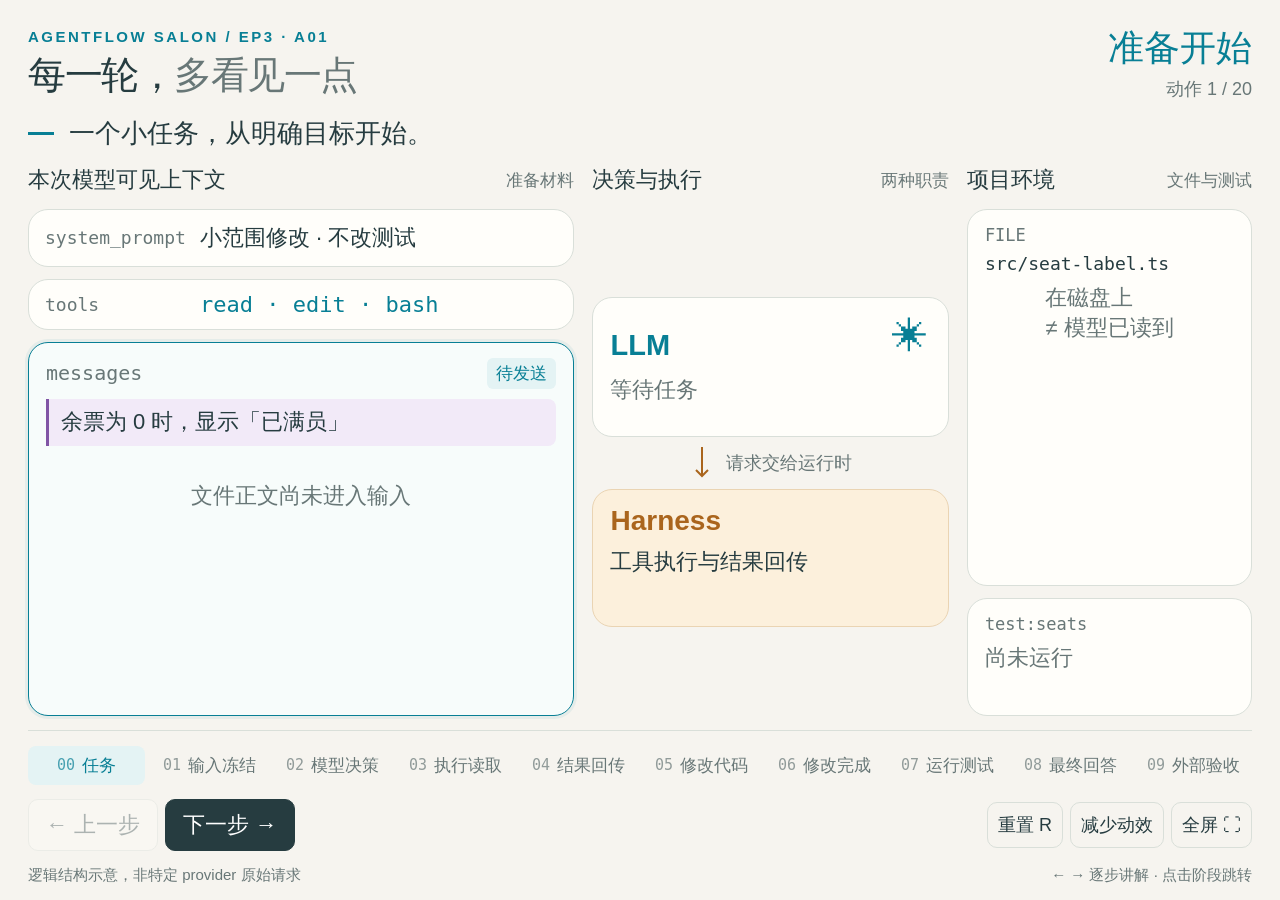
==== PPTs/EP3/a01-react-loop/index.html @ 098aa22a "尝试创建3个动画。" ====
<!doctype html>
<html lang="zh-CN">
<head>
<meta charset="utf-8"><meta name="viewport" content="width=device-width,initial-scale=1">
<title>A01 · ReAct Loop 与上下文增长</title>
<style>
:root{--bg:#f6f4ef;--paper:#fffefa;--ink:#263c40;--muted:#687777;--line:#d9dfd9;--blue:#087f95;--blue-soft:#e4f3f4;--amber:#aa651d;--amber-soft:#fcf0dc;--purple:#8055a5;--purple-soft:#f2eaf8;--green:#277653;--green-soft:#e8f3e9;--red:#b34b41;--red-soft:#fbeae5;--radius:20px;font-family:-apple-system,BlinkMacSystemFont,"PingFang SC","Microsoft YaHei",sans-serif;color:var(--ink);background:var(--bg);font-synthesis:none}
*{box-sizing:border-box}body{margin:0}button{font:inherit;cursor:pointer;color:inherit}button:disabled{cursor:default;opacity:.35}button:focus-visible,summary:focus-visible{outline:3px solid var(--blue);outline-offset:4px}button{border:1px solid var(--line);background:var(--paper);border-radius:10px;padding:10px 17px;font-size:22px;white-space:nowrap}button:hover:not(:disabled){border-color:var(--blue)}.primary{background:var(--ink);border-color:var(--ink);color:white}.quiet{background:transparent}.app{height:100dvh;min-height:720px;padding:28px 36px 18px;display:flex;flex-direction:column;gap:18px;max-width:2100px;margin:auto}.header{display:flex;align-items:center;justify-content:space-between;gap:28px}.eyebrow{font-size:15px;font-weight:750;letter-spacing:2.5px;color:var(--blue);margin-bottom:8px}.header h1{font-size:clamp(36px,3vw,55px);letter-spacing:-1.5px;line-height:1.15;margin:0;font-weight:700}.header h1 span{font-weight:400;color:var(--muted)}.counter{text-align:right;white-space:nowrap}.counter b{font-size:36px;color:var(--blue);font-weight:600}.counter small{display:block;font-size:18px;color:var(--muted);margin-top:4px}.caption{font-size:26px;margin:0;min-height:36px;display:flex;align-items:center;gap:15px}.caption::before{content:"";width:26px;height:3px;background:var(--blue)}.stage{position:relative;display:grid;grid-template-columns:46fr 30fr 24fr;grid-template-rows:minmax(0,1fr);gap:24px;flex:1;min-height:0}.col{min-width:0;min-height:0;display:flex;flex-direction:column;gap:12px}.col-title{font-size:22px;font-weight:600;display:flex;justify-content:space-between;align-items:center;margin:0 0 2px}.col-title small{font-size:17px;color:var(--muted);font-weight:400}.box{background:var(--paper);border:1px solid var(--line);border-radius:var(--radius);padding:18px 22px;position:relative;transition:border-color .3s,background .3s,box-shadow .3s}.box.active{border-color:var(--blue);box-shadow:0 0 0 3px #087f9512;background:#f7fcfb}.box h2{font-size:22px;margin:0 0 9px;font-weight:650}.box p{font-size:22px;line-height:1.45;margin:0}.type{font:17px ui-monospace,SFMono-Regular,Consolas,monospace;color:var(--muted);margin-bottom:8px}.compact{padding:13px 20px;display:flex;align-items:center;gap:18px}.compact .type{width:155px;flex-shrink:0;margin:0;font-size:20px}.compact p{font-size:22px}.tools{display:flex;gap:14px;font:22px ui-monospace,SFMono-Regular,monospace;color:var(--blue)}.messages{flex:1;min-height:0;display:flex;flex-direction:column;gap:10px}.message-head{display:flex;justify-content:space-between;align-items:center}.message-head .type{margin:0;font-size:20px}.tag{font-size:17px;padding:4px 9px;border-radius:6px;background:var(--blue-soft);color:var(--blue);white-space:nowrap}.task{border-left:3px solid var(--purple);padding:8px 12px;background:var(--purple-soft);font-size:22px;line-height:1.4;border-radius:0 8px 8px 0}.history{display:flex;flex-direction:column;gap:8px;min-height:0}.history-row{display:flex;justify-content:space-between;align-items:center;text-align:left;font-size:22px;padding:9px 12px;background:#f3f5f1;border:0;width:100%}.history-row span:last-child{font-size:18px;color:var(--muted)}.pending{display:flex;align-items:center;gap:10px;border:1px dashed var(--blue);background:var(--blue-soft);border-radius:10px;padding:10px 12px;font-size:22px;line-height:1.35;margin-top:auto}.pending small{display:inline;flex-shrink:0;color:var(--blue);font-size:17px;margin-bottom:0}.empty{color:var(--muted);font-size:22px;display:grid;place-items:center;min-height:60px;flex:1}.machine{flex:1;min-height:0;display:flex;flex-direction:column;justify-content:center;gap:12px}.model{min-height:140px;display:flex;flex-direction:column;justify-content:center}.model .symbol{position:absolute;right:20px;top:18px;color:var(--blue);font-size:36px}.model h2{font-size:32px;color:var(--blue);margin:0 0 12px}.model p{color:var(--muted)}.connector{height:28px;flex-shrink:0;display:flex;align-items:center;justify-content:center;gap:12px;font-size:18px;color:var(--muted)}.connector svg{width:24px;height:34px;stroke:var(--amber);fill:none;stroke-width:2}.runtime{background:var(--amber-soft);border-color:#ead4b3;min-height:138px}.runtime.active{border-color:var(--amber);background:var(--amber-soft);box-shadow:0 0 0 3px #aa651d12}.runtime h2{color:var(--amber);font-size:28px}.payload{margin-top:12px;padding:12px;background:var(--blue-soft);color:var(--blue);font:22px ui-monospace,SFMono-Regular,monospace;border-radius:8px;overflow-wrap:anywhere}.runtime .payload{background:#fff9ed;color:var(--amber)}.env{flex:1;min-height:0;display:flex;flex-direction:column;gap:12px}.file{min-height:155px;flex:1}.file h2{font:20px ui-monospace,SFMono-Regular,monospace;overflow-wrap:anywhere}.code{font:22px/1.7 ui-monospace,SFMono-Regular,monospace;white-space:pre-wrap;margin:15px 0 0}.minus{color:var(--red)}.plus{color:var(--green)}.test{min-height:118px}.test.good{background:var(--green-soft);border-color:#a3c5ae}.test.bad{background:var(--red-soft);border-color:#d9a29a}.result{font-size:28px;font-weight:650;margin-top:7px}.good .result{color:var(--green)}.bad .result{color:var(--red)}.verdict{padding:13px 18px;border-radius:12px;background:var(--purple-soft);color:var(--purple);font-size:22px;border:1px solid #d5bfe5;line-height:1.4}.muted{color:var(--muted)}.phase-nav{display:grid;grid-template-columns:repeat(10,1fr);gap:6px;border-top:1px solid var(--line);padding-top:15px}.phase{padding:8px 3px;border:0;background:transparent;border-radius:8px;font-size:18px;display:flex;flex-direction:row;justify-content:center;gap:7px;align-items:center;color:var(--muted)}.phase .num{font:15px ui-monospace,monospace;opacity:.7}.phase.current{color:var(--blue);background:var(--blue-soft);font-weight:650}.phase.past .num{color:var(--blue)}.toolbar{display:flex;align-items:center;gap:9px}.toolbar .spacer{flex:1}.small-button{font-size:18px;padding:10px 12px}.danger{color:var(--red);border-color:#deb4ab}.footnote{display:flex;justify-content:space-between;font-size:15px;line-height:1.3;color:var(--muted);gap:15px}.flying{position:fixed;z-index:30;pointer-events:none;padding:10px 17px;border-radius:10px;background:var(--blue);color:#fff;font-size:22px;box-shadow:0 8px 24px #263c4020}.route{position:absolute;inset:0;pointer-events:none;width:100%;height:100%;overflow:visible;z-index:2}.route path{stroke:var(--blue);stroke-width:2;fill:none;opacity:.48;stroke-dasharray:5 6}dialog{max-height:85vh;overflow:auto;max-width:min(620px,90vw);border:1px solid var(--line);border-radius:22px;padding:28px;background:var(--paper);color:var(--ink);box-shadow:0 20px 80px #263c4033}dialog::backdrop{background:#263c4040}dialog h2{font-size:28px;margin:0 0 20px}dialog p,dialog pre{font-size:22px;line-height:1.6;white-space:pre-wrap}dialog button{float:right}.reduced *{transition:none!important;animation:none!important}@media(min-height:950px){.app{padding:38px 48px 26px;gap:24px}.box{padding:24px 26px}.compact{padding:20px 24px}.messages{gap:16px}.history-row{padding:14px}.model{min-height:215px}.runtime{min-height:200px}.file{min-height:240px}.caption{font-size:30px}.header h1{font-size:54px}}@media(max-width:1400px){.app{padding:24px 28px 16px;gap:14px}.stage{gap:18px}.box{padding:15px 17px}.compact{padding:12px 16px;gap:9px}.compact .type{width:146px;font-size:18px}.model h2{font-size:29px}.phase{font-size:17px}.toolbar{gap:7px}.small-button{padding:10px}.file h2{font-size:18px}.code{font-size:22px}}
</style>
</head>
<body>
<main class="app">
 <header class="header"><div><div class="eyebrow">AGENTFLOW SALON / EP3 · A01</div><h1>每一轮，<span>多看见一点</span></h1></div><div class="counter"><b id="call">准备开始</b><small id="step-count"></small></div></header>
 <p class="caption" id="caption" aria-live="polite"></p>
 <section class="stage" aria-label="ReAct 教学动画">
  <div class="col"><h2 class="col-title">本次模型可见上下文 <small id="snapshot"></small></h2>
   <div class="box compact" id="rules"><div class="type">system_prompt</div><p>小范围修改 · 不改测试</p></div>
   <div class="box compact"><div class="type">tools</div><div class="tools">read · edit · bash</div></div>
   <div class="box messages" id="context"><div class="message-head"><div class="type">messages</div><span class="tag" id="freeze">待发送</span></div><div class="task">余票为 0 时，显示「已满员」</div><div class="history" id="history"></div><div id="pending"></div></div>
  </div>
  <div class="col"><h2 class="col-title">决策与执行 <small>两种职责</small></h2><div class="machine">
   <div class="box model" id="model"><span class="symbol" aria-hidden="true">✳</span><h2>LLM</h2><p id="model-state"></p><div id="model-output"></div></div>
   <div class="connector"><svg viewBox="0 0 24 34" aria-hidden="true"><path d="M12 1v29m-6-6 6 6 6-6"/></svg><span>请求交给运行时</span></div>
   <div class="box runtime" id="harness"><h2>Harness</h2><p id="harness-state"></p><div id="harness-output"></div></div>
  </div></div>
  <div class="col"><h2 class="col-title">项目环境 <small>文件与测试</small></h2><div class="env">
   <div class="box file" id="file"><div class="type">FILE</div><h2>src/seat-label.ts</h2><div id="file-body"></div></div>
   <div class="box test" id="test"><div class="type">test:seats</div><div id="test-body"></div></div>
   <div class="verdict" id="verdict" hidden>候选交付 · 待人类验收</div>
  </div></div>
  <svg class="route" id="route" aria-hidden="true"><defs><marker id="arrow" viewBox="0 0 10 10" refX="8" refY="5" markerWidth="5" markerHeight="5" orient="auto"><path d="M1 1 L9 5 L1 9" style="stroke-dasharray:none;opacity:1"/></marker></defs><path id="route-path" marker-end="url(#arrow)"/></svg>
 </section>
 <nav class="phase-nav" id="phases" aria-label="阶段跳转"></nav>
 <div class="toolbar"><button id="prev" aria-label="上一步">← 上一步</button><button id="next" class="primary" aria-label="下一步">下一步 →</button><button id="failure" class="danger small-button">测试失败</button><span class="spacer"></span><button id="reset" class="quiet small-button">重置 R</button><button id="motion" class="quiet small-button" aria-pressed="false">减少动效</button><button id="fullscreen" class="quiet small-button">全屏 ⛶</button></div>
 <footer class="footnote"><span>逻辑结构示意，非特定 provider 原始请求</span><span>← → 逐步讲解 · 点击阶段跳转</span></footer>
</main>
<dialog id="detail"><h2 id="detail-title"></h2><div id="detail-body"></div><button id="close-detail">关闭</button></dialog>
<script>
'use strict';
const $=id=>document.getElementById(id);
const phases=[['任务',0],['输入冻结',1],['模型决策',2],['执行读取',4],['结果回传',6],['修改代码',7],['修改完成',11],['运行测试',12],['最终回答',16],['外部验收',19]];
// Each step is a complete scene. Tools never increment the LLM call counter.
const steps=[
 {g:0,c:0,text:'一个小任务，从明确目标开始。',focus:'context'},
 {g:1,c:1,text:'Call 1：规则、工具目录、用户任务。',focus:'context',flow:['context','model','本轮输入']},
 {g:2,c:1,text:'模型决定下一步；此时还没读到文件。',focus:'model',think:true},
 {g:2,c:1,text:'模型发出 read 请求。',focus:'model',tool:'read'},
 {g:3,c:1,text:'Harness 接收请求，执行读取。',focus:'harness',tool:'read',run:true,flow:['model','harness','read']},
 {g:3,c:1,text:'读取文件，取得实际代码。',focus:'file',tool:'read',run:true,flow:['harness','file','读取']},
 {g:4,c:1,text:'读取结果回到历史，供下一轮使用。',focus:'context',returned:1,flow:['file','context','工具结果']},
 {g:5,c:2,text:'Call 2：现在多看到了函数正文。',focus:'context',flow:['context','model','更新后的输入']},
 {g:5,c:2,text:'模型请求修改零余票文案。',focus:'model',tool:'edit'},
 {g:5,c:2,text:'Harness 接收 edit 请求。',focus:'harness',tool:'edit',run:true,flow:['model','harness','edit']},
 {g:5,c:2,text:'修改已落到文件，测试还没有运行。',focus:'file',tool:'edit',run:true,flow:['harness','file','应用修改']},
 {g:6,c:2,text:'「已应用修改」返回，不等于业务正确。',focus:'context',returned:2,flow:['file','context','修改结果']},
 {g:7,c:3,text:'Call 3：带上修改结果，开始验证。',focus:'context',flow:['context','model','更新后的输入']},
 {g:7,c:3,text:'模型请求运行余票测试。',focus:'model',tool:'bash'},
 {g:7,c:3,text:'Harness 执行 npm run test:seats。',focus:'harness',tool:'bash',run:true,flow:['model','harness','bash']},
 {g:7,c:3,text:'测试通过，得到可检查的反馈。',focus:'test',flow:['harness','test','运行测试']},
 {g:8,c:3,text:'测试输出进入历史，等待下一轮。',focus:'context',returned:3,flow:['test','context','测试结果']},
 {g:8,c:4,text:'Call 4：模型看到了测试证据。',focus:'context',flow:['context','model','完整反馈']},
 {g:8,c:4,text:'模型输出 final，结束本轮回答。',focus:'model',final:true},
 {g:9,c:4,text:'回答结束，验收还没有结束。',focus:'verdict',final:true}
];
const failures=[
 {g:7,c:3,text:'测试失败；结果仍然是一条有效反馈。',focus:'test',flow:['harness','test','测试失败']},
 {g:8,c:3,text:'失败结果进入历史，不能跳过。',focus:'context',returned:3,flow:['test','context','失败反馈']},
 {g:8,c:4,text:'Call 4：带着失败证据，再做决策。',focus:'context',flow:['context','model','失败上下文']},
 {g:8,c:4,text:'重新定位与修复，不自动宣告成功。',focus:'model',tool:'read'}
];
const history=[
 {name:'读取源码',tool:'read',result:'已取得函数正文',body:'read → src/seat-label.ts\n\n0 张余票 →「余票：0」'},
 {name:'修改代码',tool:'edit',result:'已应用修改',body:'edit → src/seat-label.ts\n\n− 余票：0\n+ 已满员\n\n文件已修改；测试尚未运行。'},
 {name:'运行测试',tool:'bash',result:'2 / 2 通过',body:'bash → npm run test:seats\n\n✓ 0 张 → 已满员\n✓ 3 张 → 余票：3'}
];
let state={step:0,branch:'main',reduced:matchMedia('(prefers-reduced-motion: reduce)').matches};
let flights=[];
function parseHash(){const p=new URLSearchParams(location.hash.slice(1));const branch=p.get('branch')||'main';const raw=p.get('step')||'0';const n=Number(raw);const valid=['main','fail'].includes(branch)&&/^\d+$/.test(raw)&&n<(branch==='fail'?failures.length:steps.length);return {step:valid?n:0,branch:valid?branch:'main',reduced:p.has('motion')?p.get('motion')==='reduced':matchMedia('(prefers-reduced-motion: reduce)').matches};}
function storeHash(){const p=new URLSearchParams({step:state.step,branch:state.branch,motion:state.reduced?'reduced':'full'});historyReplace('#'+p.toString());}
function historyReplace(hash){window.history.replaceState(null,'',hash);}
function getScene(){return state.branch==='fail'?failures[state.step]:steps[state.step];}
function stopMotion(){flights.forEach(a=>a.cancel());flights=[];document.querySelectorAll('.flying').forEach(x=>x.remove());}
function navigate(step,branch=state.branch){stopMotion();if($('detail').open)$('detail').close();state.step=Math.max(0,Math.min(step,(branch==='fail'?failures:steps).length-1));state.branch=branch;storeHash();render(true);}
function token(tool){return tool==='bash'?'npm run test:seats':tool==='edit'?'0 → 已满员':'seat-label.ts';}
function render(animate=false){
 stopMotion();const s=getScene(),isFail=state.branch==='fail',n=isFail?15+Math.min(state.step,2):state.step;
 document.documentElement.classList.toggle('reduced',state.reduced);
 $('call').textContent=s.c?'Call '+s.c+' / 4':'准备开始';$('step-count').textContent=(isFail?'失败分支 · ':'动作 ')+(state.step+1)+' / '+(isFail?failures.length:steps.length);
 $('caption').textContent=s.text;$('snapshot').textContent=s.c?'Call '+s.c+' 快照':'准备材料';
 $('freeze').textContent=s.c?'输入已冻结':'待发送';
 document.querySelectorAll('.box').forEach(x=>x.classList.remove('active'));$(s.focus)?.classList.add('active');if(s.returned)$('harness').classList.add('active');
 let count=s.c===4?3:s.c===3?2:s.c===2?1:0;
 $('history').innerHTML=count?'<button class="history-row" data-history="'+count+'"><span>历史 '+Array.from({length:count},(_,i)=>i+1).join(' / ')+'</span><span>'+history[count-1].tool+' → '+(isFail&&count===3?'测试失败':history[count-1].result)+' ↗</span></button>':'';
 $('pending').innerHTML=s.returned?'<div class="pending"><small>下轮可见</small>'+history[s.returned-1].tool+' → '+(s.returned===3&&isFail?'测试失败':history[s.returned-1].result)+'</div>':count===0?'<div class="empty">文件正文尚未进入输入</div>':'';
 $('model-state').hidden=Boolean(s.tool&&!s.run);$('model-state').textContent=s.final?'final · 候选交付':s.think?'思考中 · 概念示意':s.tool?'工具调用请求':s.c?'读取本轮输入':'等待任务';
 $('model-output').innerHTML=s.final?'<div class="payload">已修改 · 测试通过</div>':s.tool&&!s.run?'<div class="payload">'+s.tool+' → '+token(s.tool)+'</div>':'';
 $('harness-state').textContent=s.run?'接收请求 → 执行工具':n>=6?'结果回传 · 等待请求':'工具执行与结果回传';
 $('harness-output').innerHTML=s.run?'<div class="payload">'+s.tool+' → '+(s.tool==='bash'?'test:seats':'项目文件')+'</div>':'';
 $('file-body').innerHTML=n<5?'<div class="empty">在磁盘上<br>≠ 模型已读到</div>':n<10?'<pre class="code">`余票：${n}`<br><span class="muted">n = 0 → 余票：0</span></pre>':'<pre class="code"><span class="minus">− 余票：0</span><br><span class="plus">+ 已满员</span></pre>';
 $('test').classList.toggle('good',n>=15&&!isFail);$('test').classList.toggle('bad',isFail);
 $('test-body').innerHTML=n>=15?(isFail?'<div class="result">✕ 未通过</div><p>0 张 → 文案不符</p>':'<div class="result">✓ 2 / 2 通过</div><p>零余票 · 正常余票</p>'):'<p class="muted">'+(n===14?'正在执行':'尚未运行')+'</p>';
 $('verdict').hidden=!s.final;$('failure').hidden=!(isFail||[14,15,16].includes(state.step));$('failure').textContent=isFail?'返回主线':'测试失败';
 $('prev').disabled=state.step===0;$('next').disabled=state.step===(isFail?failures:steps).length-1;
 $('motion').setAttribute('aria-pressed',String(state.reduced));$('motion').textContent=state.reduced?'减少动效 ✓':'减少动效';
 $('phases').innerHTML=phases.map((p,i)=>'<button class="phase '+(i===s.g?'current':i<s.g?'past':'')+'" data-step="'+p[1]+'" '+(i===s.g?'aria-current="step"':'')+'><span class="num">'+String(i).padStart(2,'0')+'</span>'+p[0]+'</button>').join('');
 drawFlow(s.flow,animate);
}
function drawFlow(flow,animate){const path=$('route-path');path.setAttribute('d','');if(!flow)return;const a=$(flow[0]).getBoundingClientRect(),b=$(flow[1]).getBoundingClientRect(),r=$('route').getBoundingClientRect();const vertical=flow[0]==='model'&&flow[1]==='harness';const right=b.x>a.x;const x1=vertical?a.x+a.width/2:right?a.right:a.left,y1=vertical?a.bottom:a.y+a.height/2,x2=vertical?b.x+b.width/2:right?b.left:b.right,y2=vertical?b.top:b.y+b.height/2;const h=$('harness').getBoundingClientRect();const returning=flow[1]==='context';const curve=(ax,ay,bx,by)=>`M${ax-r.x} ${ay-r.y} C${(ax+bx)/2-r.x} ${ay-r.y},${(ax+bx)/2-r.x} ${by-r.y},${bx-r.x} ${by-r.y}`;path.setAttribute('d',returning?curve(x1,y1,h.right,h.y+h.height/2)+' '+curve(h.left,h.y+h.height/2,x2,y2):curve(x1,y1,x2,y2));if(!animate||state.reduced)return;const el=document.createElement('div');el.className='flying';el.textContent=flow[2];document.body.append(el);el.style.left=x1+'px';el.style.top=y1+'px';const anim=el.animate([{transform:'translate(-50%,-50%)',opacity:0},{opacity:1,offset:.2},...(returning?[{transform:`translate(calc(-50% + ${h.x+h.width/2-x1}px),calc(-50% + ${h.y+h.height/2-y1}px))`,opacity:1,offset:.5}]:[]),{transform:`translate(calc(-50% + ${x2-x1}px),calc(-50% + ${y2-y1}px))`,opacity:0}],{duration:420,easing:'cubic-bezier(.2,.7,.3,1)'});flights.push(anim);anim.onfinish=()=>el.remove();}
$('prev').onclick=()=>navigate(state.step-1);$('next').onclick=()=>navigate(state.step+1);
$('reset').onclick=()=>navigate(0,'main');$('failure').onclick=()=>state.branch==='fail'?navigate(14,'main'):navigate(0,'fail');
$('motion').onclick=()=>{state.reduced=!state.reduced;storeHash();render();};
$('fullscreen').onclick=async()=>{try{if(document.fullscreenElement)await document.exitFullscreen();else await document.documentElement.requestFullscreen();}catch{$('fullscreen').textContent='请用浏览器全屏';}};
$('phases').onclick=e=>{const b=e.target.closest('[data-step]');if(b)navigate(Number(b.dataset.step),'main');};
$('history').onclick=e=>{const b=e.target.closest('[data-history]');if(!b)return;const count=Number(b.dataset.history);$('detail-title').textContent='历史 · 调用与结果';const p=document.createElement('pre');p.textContent=history.slice(0,count).map((h,i)=>i===2&&state.branch==='fail'?'bash → npm run test:seats\n✕ 0 张 → 文案不符':h.body).join('\n\n──────────\n\n');$('detail-body').replaceChildren(p);$('detail').showModal();};
$('close-detail').onclick=()=>$('detail').close();$('detail').onclick=e=>{if(e.target===$('detail'))$('detail').close();};
document.addEventListener('keydown',e=>{if($('detail').open||e.altKey||e.ctrlKey||e.metaKey)return;if(['ArrowRight','ArrowLeft','r','R'].includes(e.key)){e.preventDefault();if(e.key.toLowerCase()==='r')navigate(0,'main');else navigate(state.step+(e.key==='ArrowRight'?1:-1));}});
addEventListener('hashchange',()=>{state=parseHash();storeHash();render();});addEventListener('resize',()=>drawFlow(getScene().flow,false));
matchMedia('(prefers-reduced-motion: reduce)').addEventListener('change',e=>{state.reduced=e.matches;storeHash();render();});
state=parseHash();storeHash();render();
</script>
</body>
</html>
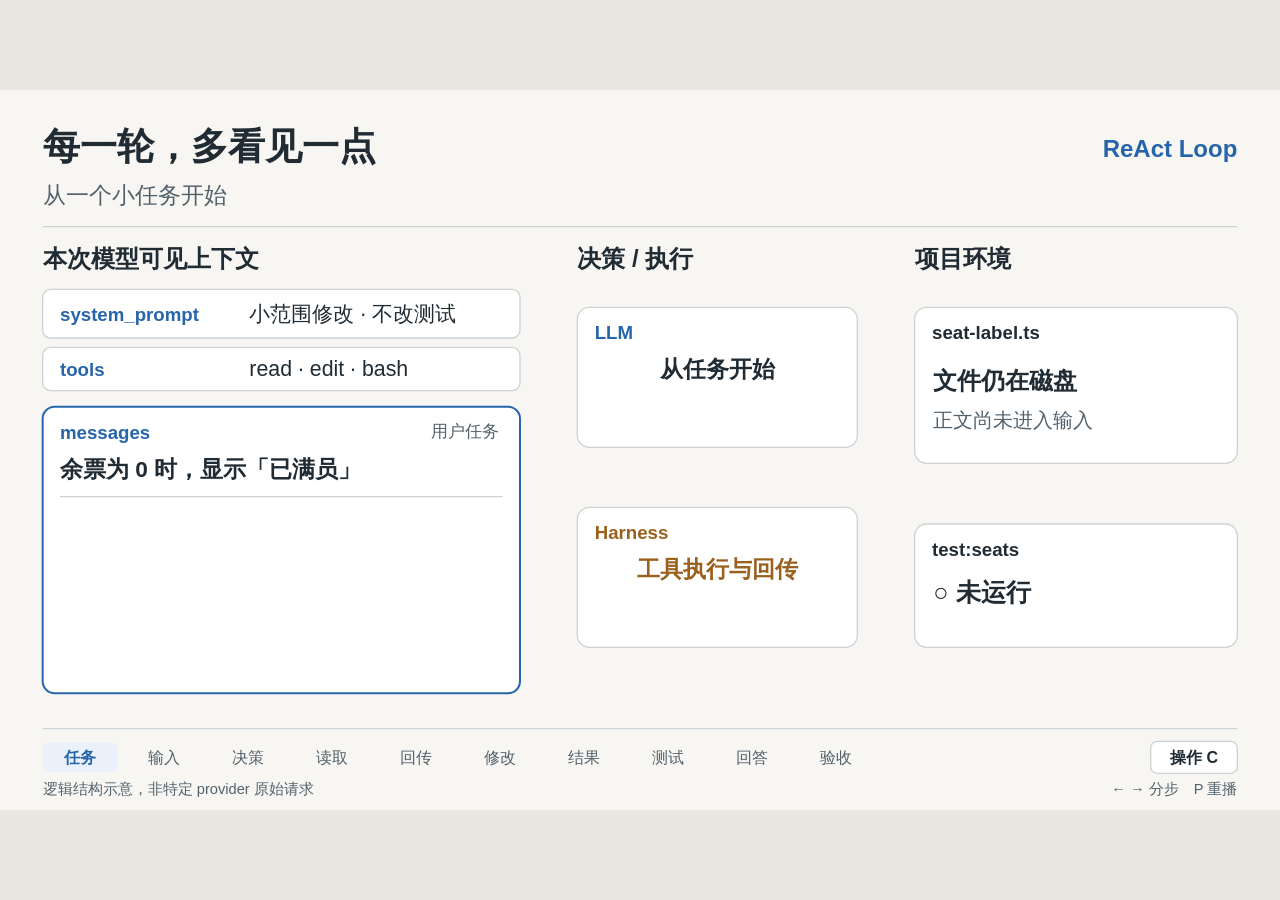
==== commit b492ff98: "完成前7页。" ====
--- a/PPTs/EP3/a01-react-loop/index.html
+++ b/PPTs/EP3/a01-react-loop/index.html
@@ -1,122 +1,588 @@
 <!doctype html>
 <html lang="zh-CN">
-<head>
-<meta charset="utf-8"><meta name="viewport" content="width=device-width,initial-scale=1">
-<title>A01 · ReAct Loop 与上下文增长</title>
+<head><meta charset="utf-8"><meta name="viewport" content="width=device-width,initial-scale=1"><title>ReAct · 每一轮，多看见一点</title>
 <style>
-:root{--bg:#f6f4ef;--paper:#fffefa;--ink:#263c40;--muted:#687777;--line:#d9dfd9;--blue:#087f95;--blue-soft:#e4f3f4;--amber:#aa651d;--amber-soft:#fcf0dc;--purple:#8055a5;--purple-soft:#f2eaf8;--green:#277653;--green-soft:#e8f3e9;--red:#b34b41;--red-soft:#fbeae5;--radius:20px;font-family:-apple-system,BlinkMacSystemFont,"PingFang SC","Microsoft YaHei",sans-serif;color:var(--ink);background:var(--bg);font-synthesis:none}
-*{box-sizing:border-box}body{margin:0}button{font:inherit;cursor:pointer;color:inherit}button:disabled{cursor:default;opacity:.35}button:focus-visible,summary:focus-visible{outline:3px solid var(--blue);outline-offset:4px}button{border:1px solid var(--line);background:var(--paper);border-radius:10px;padding:10px 17px;font-size:22px;white-space:nowrap}button:hover:not(:disabled){border-color:var(--blue)}.primary{background:var(--ink);border-color:var(--ink);color:white}.quiet{background:transparent}.app{height:100dvh;min-height:720px;padding:28px 36px 18px;display:flex;flex-direction:column;gap:18px;max-width:2100px;margin:auto}.header{display:flex;align-items:center;justify-content:space-between;gap:28px}.eyebrow{font-size:15px;font-weight:750;letter-spacing:2.5px;color:var(--blue);margin-bottom:8px}.header h1{font-size:clamp(36px,3vw,55px);letter-spacing:-1.5px;line-height:1.15;margin:0;font-weight:700}.header h1 span{font-weight:400;color:var(--muted)}.counter{text-align:right;white-space:nowrap}.counter b{font-size:36px;color:var(--blue);font-weight:600}.counter small{display:block;font-size:18px;color:var(--muted);margin-top:4px}.caption{font-size:26px;margin:0;min-height:36px;display:flex;align-items:center;gap:15px}.caption::before{content:"";width:26px;height:3px;background:var(--blue)}.stage{position:relative;display:grid;grid-template-columns:46fr 30fr 24fr;grid-template-rows:minmax(0,1fr);gap:24px;flex:1;min-height:0}.col{min-width:0;min-height:0;display:flex;flex-direction:column;gap:12px}.col-title{font-size:22px;font-weight:600;display:flex;justify-content:space-between;align-items:center;margin:0 0 2px}.col-title small{font-size:17px;color:var(--muted);font-weight:400}.box{background:var(--paper);border:1px solid var(--line);border-radius:var(--radius);padding:18px 22px;position:relative;transition:border-color .3s,background .3s,box-shadow .3s}.box.active{border-color:var(--blue);box-shadow:0 0 0 3px #087f9512;background:#f7fcfb}.box h2{font-size:22px;margin:0 0 9px;font-weight:650}.box p{font-size:22px;line-height:1.45;margin:0}.type{font:17px ui-monospace,SFMono-Regular,Consolas,monospace;color:var(--muted);margin-bottom:8px}.compact{padding:13px 20px;display:flex;align-items:center;gap:18px}.compact .type{width:155px;flex-shrink:0;margin:0;font-size:20px}.compact p{font-size:22px}.tools{display:flex;gap:14px;font:22px ui-monospace,SFMono-Regular,monospace;color:var(--blue)}.messages{flex:1;min-height:0;display:flex;flex-direction:column;gap:10px}.message-head{display:flex;justify-content:space-between;align-items:center}.message-head .type{margin:0;font-size:20px}.tag{font-size:17px;padding:4px 9px;border-radius:6px;background:var(--blue-soft);color:var(--blue);white-space:nowrap}.task{border-left:3px solid var(--purple);padding:8px 12px;background:var(--purple-soft);font-size:22px;line-height:1.4;border-radius:0 8px 8px 0}.history{display:flex;flex-direction:column;gap:8px;min-height:0}.history-row{display:flex;justify-content:space-between;align-items:center;text-align:left;font-size:22px;padding:9px 12px;background:#f3f5f1;border:0;width:100%}.history-row span:last-child{font-size:18px;color:var(--muted)}.pending{display:flex;align-items:center;gap:10px;border:1px dashed var(--blue);background:var(--blue-soft);border-radius:10px;padding:10px 12px;font-size:22px;line-height:1.35;margin-top:auto}.pending small{display:inline;flex-shrink:0;color:var(--blue);font-size:17px;margin-bottom:0}.empty{color:var(--muted);font-size:22px;display:grid;place-items:center;min-height:60px;flex:1}.machine{flex:1;min-height:0;display:flex;flex-direction:column;justify-content:center;gap:12px}.model{min-height:140px;display:flex;flex-direction:column;justify-content:center}.model .symbol{position:absolute;right:20px;top:18px;color:var(--blue);font-size:36px}.model h2{font-size:32px;color:var(--blue);margin:0 0 12px}.model p{color:var(--muted)}.connector{height:28px;flex-shrink:0;display:flex;align-items:center;justify-content:center;gap:12px;font-size:18px;color:var(--muted)}.connector svg{width:24px;height:34px;stroke:var(--amber);fill:none;stroke-width:2}.runtime{background:var(--amber-soft);border-color:#ead4b3;min-height:138px}.runtime.active{border-color:var(--amber);background:var(--amber-soft);box-shadow:0 0 0 3px #aa651d12}.runtime h2{color:var(--amber);font-size:28px}.payload{margin-top:12px;padding:12px;background:var(--blue-soft);color:var(--blue);font:22px ui-monospace,SFMono-Regular,monospace;border-radius:8px;overflow-wrap:anywhere}.runtime .payload{background:#fff9ed;color:var(--amber)}.env{flex:1;min-height:0;display:flex;flex-direction:column;gap:12px}.file{min-height:155px;flex:1}.file h2{font:20px ui-monospace,SFMono-Regular,monospace;overflow-wrap:anywhere}.code{font:22px/1.7 ui-monospace,SFMono-Regular,monospace;white-space:pre-wrap;margin:15px 0 0}.minus{color:var(--red)}.plus{color:var(--green)}.test{min-height:118px}.test.good{background:var(--green-soft);border-color:#a3c5ae}.test.bad{background:var(--red-soft);border-color:#d9a29a}.result{font-size:28px;font-weight:650;margin-top:7px}.good .result{color:var(--green)}.bad .result{color:var(--red)}.verdict{padding:13px 18px;border-radius:12px;background:var(--purple-soft);color:var(--purple);font-size:22px;border:1px solid #d5bfe5;line-height:1.4}.muted{color:var(--muted)}.phase-nav{display:grid;grid-template-columns:repeat(10,1fr);gap:6px;border-top:1px solid var(--line);padding-top:15px}.phase{padding:8px 3px;border:0;background:transparent;border-radius:8px;font-size:18px;display:flex;flex-direction:row;justify-content:center;gap:7px;align-items:center;color:var(--muted)}.phase .num{font:15px ui-monospace,monospace;opacity:.7}.phase.current{color:var(--blue);background:var(--blue-soft);font-weight:650}.phase.past .num{color:var(--blue)}.toolbar{display:flex;align-items:center;gap:9px}.toolbar .spacer{flex:1}.small-button{font-size:18px;padding:10px 12px}.danger{color:var(--red);border-color:#deb4ab}.footnote{display:flex;justify-content:space-between;font-size:15px;line-height:1.3;color:var(--muted);gap:15px}.flying{position:fixed;z-index:30;pointer-events:none;padding:10px 17px;border-radius:10px;background:var(--blue);color:#fff;font-size:22px;box-shadow:0 8px 24px #263c4020}.route{position:absolute;inset:0;pointer-events:none;width:100%;height:100%;overflow:visible;z-index:2}.route path{stroke:var(--blue);stroke-width:2;fill:none;opacity:.48;stroke-dasharray:5 6}dialog{max-height:85vh;overflow:auto;max-width:min(620px,90vw);border:1px solid var(--line);border-radius:22px;padding:28px;background:var(--paper);color:var(--ink);box-shadow:0 20px 80px #263c4033}dialog::backdrop{background:#263c4040}dialog h2{font-size:28px;margin:0 0 20px}dialog p,dialog pre{font-size:22px;line-height:1.6;white-space:pre-wrap}dialog button{float:right}.reduced *{transition:none!important;animation:none!important}@media(min-height:950px){.app{padding:38px 48px 26px;gap:24px}.box{padding:24px 26px}.compact{padding:20px 24px}.messages{gap:16px}.history-row{padding:14px}.model{min-height:215px}.runtime{min-height:200px}.file{min-height:240px}.caption{font-size:30px}.header h1{font-size:54px}}@media(max-width:1400px){.app{padding:24px 28px 16px;gap:14px}.stage{gap:18px}.box{padding:15px 17px}.compact{padding:12px 16px;gap:9px}.compact .type{width:146px;font-size:18px}.model h2{font-size:29px}.phase{font-size:17px}.toolbar{gap:7px}.small-button{padding:10px}.file h2{font-size:18px}.code{font-size:22px}}
-</style>
-</head>
+:root{color-scheme:light;font-family:-apple-system,BlinkMacSystemFont,"PingFang SC","Microsoft YaHei",sans-serif;color:#202B33;background:#E8E7E2}
+*{box-sizing:border-box}body{margin:0;overflow:hidden;min-height:100vh;min-height:100dvh;display:grid;place-items:center}
+#stage{width:min(100vw,calc(100dvh * 16 / 9));aspect-ratio:16 / 9;line-height:0;background:#F7F6F2}
+#stage>svg{display:block;width:100%;height:100%;overflow:visible}.svg-button{cursor:pointer}.svg-button:hover>rect{stroke:#2765AB;stroke-width:3}.svg-button:focus{outline:none}.svg-button:focus-visible>rect{stroke:#2765AB;stroke-width:4}
+dialog{width:min(960px,92vw);max-height:90dvh;overflow:auto;border:2px solid #CCD3D6;border-radius:22px;padding:32px;background:#F7F6F2;color:#202B33;box-shadow:0 20px 80px #202B3326}
+dialog::backdrop{background:#202B3340}dialog h2{font-size:30px;margin:0}dialog header{display:flex;align-items:center;justify-content:space-between;gap:16px;margin-bottom:26px}
+button{font:inherit;font-size:22px;cursor:pointer;line-height:1.4;padding:10px 18px;background:white;border:2px solid #CCD3D6;border-radius:10px;color:inherit}button:hover{border-color:#2765AB}button:focus-visible,input:focus-visible{outline:3px solid #2765AB;outline-offset:3px}button:disabled{opacity:.4;cursor:default}.primary,button[aria-current]{background:#2765AB;color:#fff;border-color:#2765AB}
+.transport-controls,.settings,#phase-nav{display:flex;flex-wrap:wrap;gap:12px}.transport-controls{margin-bottom:24px}.settings{margin:24px 0}.settings label{display:flex;align-items:center;gap:9px;font-size:21px;margin-right:12px}input{width:22px;height:22px;accent-color:#2765AB}#phase-nav{border-top:1px solid #CCD3D6;border-bottom:1px solid #CCD3D6;padding:24px 0}#phase-nav button{font-size:20px}#branch-controls{margin:22px 0}.hint{font-size:18px;line-height:1.7;color:#52616B;margin:16px 0 0}.sr-only{position:absolute;width:1px;height:1px;padding:0;margin:-1px;overflow:hidden;clip-path:inset(50%);white-space:nowrap;border:0}[hidden]{display:none!important}
+@media print{body{background:white}#stage{width:100%;height:auto}dialog{display:none}}
+</style></head>
 <body>
-<main class="app">
- <header class="header"><div><div class="eyebrow">AGENTFLOW SALON / EP3 · A01</div><h1>每一轮，<span>多看见一点</span></h1></div><div class="counter"><b id="call">准备开始</b><small id="step-count"></small></div></header>
- <p class="caption" id="caption" aria-live="polite"></p>
- <section class="stage" aria-label="ReAct 教学动画">
-  <div class="col"><h2 class="col-title">本次模型可见上下文 <small id="snapshot"></small></h2>
-   <div class="box compact" id="rules"><div class="type">system_prompt</div><p>小范围修改 · 不改测试</p></div>
-   <div class="box compact"><div class="type">tools</div><div class="tools">read · edit · bash</div></div>
-   <div class="box messages" id="context"><div class="message-head"><div class="type">messages</div><span class="tag" id="freeze">待发送</span></div><div class="task">余票为 0 时，显示「已满员」</div><div class="history" id="history"></div><div id="pending"></div></div>
-  </div>
-  <div class="col"><h2 class="col-title">决策与执行 <small>两种职责</small></h2><div class="machine">
-   <div class="box model" id="model"><span class="symbol" aria-hidden="true">✳</span><h2>LLM</h2><p id="model-state"></p><div id="model-output"></div></div>
-   <div class="connector"><svg viewBox="0 0 24 34" aria-hidden="true"><path d="M12 1v29m-6-6 6 6 6-6"/></svg><span>请求交给运行时</span></div>
-   <div class="box runtime" id="harness"><h2>Harness</h2><p id="harness-state"></p><div id="harness-output"></div></div>
-  </div></div>
-  <div class="col"><h2 class="col-title">项目环境 <small>文件与测试</small></h2><div class="env">
-   <div class="box file" id="file"><div class="type">FILE</div><h2>src/seat-label.ts</h2><div id="file-body"></div></div>
-   <div class="box test" id="test"><div class="type">test:seats</div><div id="test-body"></div></div>
-   <div class="verdict" id="verdict" hidden>候选交付 · 待人类验收</div>
-  </div></div>
-  <svg class="route" id="route" aria-hidden="true"><defs><marker id="arrow" viewBox="0 0 10 10" refX="8" refY="5" markerWidth="5" markerHeight="5" orient="auto"><path d="M1 1 L9 5 L1 9" style="stroke-dasharray:none;opacity:1"/></marker></defs><path id="route-path" marker-end="url(#arrow)"/></svg>
- </section>
- <nav class="phase-nav" id="phases" aria-label="阶段跳转"></nav>
- <div class="toolbar"><button id="prev" aria-label="上一步">← 上一步</button><button id="next" class="primary" aria-label="下一步">下一步 →</button><button id="failure" class="danger small-button">测试失败</button><span class="spacer"></span><button id="reset" class="quiet small-button">重置 R</button><button id="motion" class="quiet small-button" aria-pressed="false">减少动效</button><button id="fullscreen" class="quiet small-button">全屏 ⛶</button></div>
- <footer class="footnote"><span>逻辑结构示意，非特定 provider 原始请求</span><span>← → 逐步讲解 · 点击阶段跳转</span></footer>
-</main>
-<dialog id="detail"><h2 id="detail-title"></h2><div id="detail-body"></div><button id="close-detail">关闭</button></dialog>
-<script>
-'use strict';
+<main id="stage" aria-label="ReAct · 每一轮，多看见一点" aria-busy="false"></main>
+<p id="live-status" class="sr-only" aria-live="polite"></p>
+
+<dialog id="controls" aria-labelledby="control-title">
+<header><h2 id="control-title">演示控制</h2><button id="close-controls" aria-label="关闭演示控制">关闭 Esc</button></header>
+<div class="transport-controls"><button id="prev">← 上一步</button><button id="next" class="primary">下一步 →</button><button id="replay">重播本步 P</button><button id="reset">重置 R</button></div>
+<nav id="phase-nav" aria-label="阶段跳转"></nav>
+<div id="branch-controls"><button id="failure">演示异常</button></div>
+<div id="a02-controls" class="settings" hidden><label><input type="checkbox" id="custom">自定义基础 SYSTEM.md</label><label><input type="checkbox" id="sample">冗长 / 冲突样本</label><label><input type="checkbox" id="theme">本地深色主题</label></div>
+<div class="settings"><label><input type="checkbox" id="motion">减少动效</label><button id="fullscreen">全屏</button></div>
+<p id="fullscreen-note" class="hint" role="status"></p>
+<p class="hint">← / → 或 Space 分步 · P 重播 · R 重置 · C 打开 / 收起控制<br>每步约 1.8 秒，随后停住。动画中再按前进，只完成当前动作。</p>
+<p class="hint"><a href="speaker-notes.md">讲者备注</a> · <a href="stills/">静态备份</a></p>
+</dialog>
+<noscript>请启用 JavaScript，或打开 stills 文件夹中的静态备份。</noscript>
+<script id="scene-model">'use strict';
+const KIND="a01";
+const MAIN=[
+  {
+    "g": 0,
+    "c": 0,
+    "text": "一个小任务，从明确目标开始。",
+    "focus": "context"
+  },
+  {
+    "g": 1,
+    "c": 1,
+    "text": "Call 1：规则、工具目录、用户任务。",
+    "focus": "context",
+    "flow": [
+      "context",
+      "model",
+      "本轮输入"
+    ]
+  },
+  {
+    "g": 2,
+    "c": 1,
+    "text": "模型决定下一步；此时还没读到文件。",
+    "focus": "model",
+    "think": true
+  },
+  {
+    "g": 2,
+    "c": 1,
+    "text": "模型发出 read 请求。",
+    "focus": "model",
+    "tool": "read"
+  },
+  {
+    "g": 3,
+    "c": 1,
+    "text": "Harness 接收请求，执行读取。",
+    "focus": "harness",
+    "tool": "read",
+    "run": true,
+    "flow": [
+      "model",
+      "harness",
+      "read"
+    ]
+  },
+  {
+    "g": 3,
+    "c": 1,
+    "text": "读取文件，取得实际代码。",
+    "focus": "file",
+    "tool": "read",
+    "run": true,
+    "flow": [
+      "harness",
+      "file",
+      "读取"
+    ]
+  },
+  {
+    "g": 4,
+    "c": 1,
+    "text": "读取结果回到历史，供下一轮使用。",
+    "focus": "context",
+    "returned": 1,
+    "flow": [
+      "file",
+      "context",
+      "工具结果"
+    ]
+  },
+  {
+    "g": 5,
+    "c": 2,
+    "text": "Call 2：现在多看到了函数正文。",
+    "focus": "context",
+    "flow": [
+      "context",
+      "model",
+      "更新后的输入"
+    ]
+  },
+  {
+    "g": 5,
+    "c": 2,
+    "text": "模型请求修改零余票文案。",
+    "focus": "model",
+    "tool": "edit"
+  },
+  {
+    "g": 5,
+    "c": 2,
+    "text": "Harness 接收 edit 请求。",
+    "focus": "harness",
+    "tool": "edit",
+    "run": true,
+    "flow": [
+      "model",
+      "harness",
+      "edit"
+    ]
+  },
+  {
+    "g": 5,
+    "c": 2,
+    "text": "修改已落到文件，测试还没有运行。",
+    "focus": "file",
+    "tool": "edit",
+    "run": true,
+    "flow": [
+      "harness",
+      "file",
+      "应用修改"
+    ]
+  },
+  {
+    "g": 6,
+    "c": 2,
+    "text": "「已应用修改」返回，不等于业务正确。",
+    "focus": "context",
+    "returned": 2,
+    "flow": [
+      "file",
+      "context",
+      "修改结果"
+    ]
+  },
+  {
+    "g": 7,
+    "c": 3,
+    "text": "Call 3：带上修改结果，开始验证。",
+    "focus": "context",
+    "flow": [
+      "context",
+      "model",
+      "更新后的输入"
+    ]
+  },
+  {
+    "g": 7,
+    "c": 3,
+    "text": "模型请求运行余票测试。",
+    "focus": "model",
+    "tool": "bash"
+  },
+  {
+    "g": 7,
+    "c": 3,
+    "text": "Harness 执行 npm run test:seats。",
+    "focus": "harness",
+    "tool": "bash",
+    "run": true,
+    "flow": [
+      "model",
+      "harness",
+      "bash"
+    ]
+  },
+  {
+    "g": 7,
+    "c": 3,
+    "text": "测试通过，得到可检查的反馈。",
+    "focus": "test",
+    "flow": [
+      "harness",
+      "test",
+      "运行测试"
+    ]
+  },
+  {
+    "g": 8,
+    "c": 3,
+    "text": "测试输出进入历史，等待下一轮。",
+    "focus": "context",
+    "returned": 3,
+    "flow": [
+      "test",
+      "context",
+      "测试结果"
+    ]
+  },
+  {
+    "g": 8,
+    "c": 4,
+    "text": "Call 4：模型看到了测试证据。",
+    "focus": "context",
+    "flow": [
+      "context",
+      "model",
+      "完整反馈"
+    ]
+  },
+  {
+    "g": 8,
+    "c": 4,
+    "text": "模型输出 final，结束本轮回答。",
+    "focus": "model",
+    "final": true
+  },
+  {
+    "g": 9,
+    "c": 4,
+    "text": "回答结束，验收还没有结束。",
+    "focus": "verdict",
+    "final": true
+  }
+];
+const FAIL=[
+  {
+    "g": 7,
+    "c": 3,
+    "text": "测试失败；结果仍然是一条有效反馈。",
+    "focus": "test",
+    "flow": [
+      "harness",
+      "test",
+      "测试失败"
+    ]
+  },
+  {
+    "g": 8,
+    "c": 3,
+    "text": "失败结果进入历史，不能跳过。",
+    "focus": "context",
+    "returned": 3,
+    "flow": [
+      "test",
+      "context",
+      "失败反馈"
+    ]
+  },
+  {
+    "g": 8,
+    "c": 4,
+    "text": "Call 4：带着失败证据，再做决策。",
+    "focus": "context",
+    "flow": [
+      "context",
+      "model",
+      "失败上下文"
+    ]
+  },
+  {
+    "g": 8,
+    "c": 4,
+    "text": "重新定位与修复，不自动宣告成功。",
+    "focus": "model",
+    "tool": "read"
+  }
+];
+// Complete scene snapshots; hash values never contain executable markup.
+function defaults() {
+  return KIND === 'a02'
+    ? {step:0,base:'default',sample:'compact',theme:'light',motion:'full'}
+    : KIND === 'a03'
+      ? {step:0,branch:'main',decision:'none',human:'none',sub:0,motion:'full'}
+      : {step:0,branch:'main',motion:'full'};
+}
+function parseState(hash) {
+  const s = defaults(), p = new URLSearchParams(hash.replace(/^#/,''));
+  const choices = {branch:['main','fail'],base:['default','custom'],sample:['compact','verbose'],theme:['light','dark'],motion:['full','reduced'],decision:['none','accept','new','repair','budget'],human:['none','clarify','authorize','stop']};
+  for (const [key,value] of p) {
+    if (!(key in s) || p.getAll(key).length !== 1) return defaults();
+    if (key === 'step' || key === 'sub') {
+      if (!/^\d+$/.test(value)) return defaults();
+      s[key] = Number(value);
+    } else if (choices[key].includes(value)) s[key] = value;
+    else return defaults();
+  }
+  const length = KIND === 'a01' ? (s.branch === 'fail' ? FAIL.length : MAIN.length) : KIND === 'a02' ? MAIN.length : s.branch === 'fail' ? FAIL.length : MAIN.length;
+  if (s.step >= length) return defaults();
+  if (KIND === 'a03') {
+    const n=s.step, d=s.decision, h=s.human;
+    const valid = s.branch === 'main'
+      ? (n<=18 && d==='none' && h==='none') || (n===19 && d==='accept' && h==='none') || (n===20 && d==='new' && h==='none')
+      : (n<=3 && d==='none' && h==='none') || (n>=4 && n<=6 && d==='repair' && h==='none') || (n===7 && d==='budget' && h==='none') || (n===8 && d==='budget' && h==='clarify') || (n>=9 && n<=11 && d==='budget' && h==='authorize') || (n===12 && d==='budget' && h==='stop');
+    if (!valid || ![0,1].includes(s.sub) || (s.sub && (s.branch!=='main' || n!==10))) return defaults();
+  }
+  return s;
+}
+function serializeState(s) { return '#'+new URLSearchParams(s).toString(); }
+function mainState(s, step) { return {...defaults(),motion:s.motion,step}; }
+function nextState(s) {
+  if (KIND !== 'a03') {
+    const length = s.branch === 'fail' ? FAIL.length : MAIN.length;
+    return s.step+1 < length ? {...s,step:s.step+1} : null;
+  }
+  if (s.branch === 'main') {
+    if (s.step>=18) return null;
+    if (s.step===9) return {...s,step:10,sub:1};
+    if (s.step===10 && s.sub) return {...s,sub:0};
+    return {...s,step:s.step+1,sub:0};
+  }
+  if ([3,7,8,12].includes(s.step)) return null;
+  if ([6,11].includes(s.step)) return mainState(s,15);
+  return {...s,step:s.step+1};
+}
+function prevState(s) {
+  if (KIND !== 'a03') return s.step>0 ? {...s,step:s.step-1} : s.branch==='fail' ? mainState(s,14) : null;
+  if (s.branch==='main') {
+    if ([19,20].includes(s.step)) return mainState(s,18);
+    if (s.step===10 && !s.sub) return {...s,sub:1};
+    return s.step>0 ? {...s,step:s.step-1,sub:0} : null;
+  }
+  if (s.step===0) return mainState(s,11);
+  if ([4,7].includes(s.step)) return {...mainState(s,3),branch:'fail'};
+  if ([8,9,12].includes(s.step)) return {...mainState(s,7),branch:'fail',decision:'budget'};
+  return {...s,step:s.step-1};
+}
+const PHASES = [['任务',0],['输入',1],['决策',2],['读取',4],['回传',6],['修改',7],['修改结果',11],['测试',12],['回答',16],['验收',19]];
+const CAPTIONS = ['从一个小任务开始','本轮输入，在调用时确定','决定下一步 · 尚未读取文件','发出 read 请求','请求交给 Harness','读取实际源码','源码回传，留给下一轮','新一轮，多看到了源码','发出 edit 请求','请求交给 Harness','文件已改，测试未运行','修改结果进入下一轮','带上修改结果，开始验证','发出 bash 请求','Harness 执行测试','测试通过，取得证据','测试证据进入下一轮','带上证据，形成回答','候选交付，不等于验收','回答结束，验收仍待完成'];
+function sceneFor(s) {
+  const fail=s.branch==='fail', raw=(fail?FAIL:MAIN)[s.step], n=fail?15+Math.min(s.step,2):s.step;
+  return {kind:KIND,state:s,g:raw.g,caption:fail?['测试失败也是反馈','失败证据进入下一轮','带着失败，再次决策','继续定位，不宣告成功'][s.step]:CAPTIONS[s.step],call:raw.c,inputCount:raw.c===4?3:raw.c===3?2:raw.c===2?1:0,pending:raw.returned||0,focus:raw.focus,flow:raw.flow||null,tool:raw.tool||'',run:!!raw.run,thinking:!!raw.think,fileState:n<5?'unread':n<10?'read':'edited',testState:fail?'fail':n>=15?'pass':n===14?'running':'idle',verdict:raw.final?'candidate':'none',fail};
+}
+</script>
+<script id="scene-art">// The same SVG scene is used by the live page and offline PNG exports.
+const C={bg:'#F7F6F2',ink:'#202B33',muted:'#52616B',line:'#CCD3D6',blue:'#2765AB',blueSoft:'#EAF1FA',amber:'#99611D',amberSoft:'#F8EFDF',purple:'#754CAD',purpleSoft:'#F0EAF7',green:'#237149',greenSoft:'#E8F3EC',red:'#B43836',redSoft:'#FBEDEC',white:'#FFFFFF'};
+const esc=s=>String(s??'').replace(/[&<>"']/g,c=>({'&':'&amp;','<':'&lt;','>':'&gt;','"':'&quot;',"'":'&apos;'}[c]));
+const text=(x,y,value,size=34,color=C.ink,weight=500,anchor='start',extra='')=>`<text x="${x}" y="${y}" font-size="${size}" fill="${color}" font-weight="${weight}" text-anchor="${anchor}" ${extra}>${esc(value)}</text>`;
+const rect=(x,y,w,h,fill=C.white,stroke='none',r=16,extra='')=>`<rect x="${x}" y="${y}" width="${w}" height="${h}" rx="${r}" fill="${fill}" stroke="${stroke}" ${extra}/>`;
+const line=(x1,y1,x2,y2,color=C.line,width=2,extra='')=>`<line x1="${x1}" y1="${y1}" x2="${x2}" y2="${y2}" stroke="${color}" stroke-width="${width}" ${extra}/>`;
+const pill=(x,y,w,label,color=C.blue,fill=C.blueSoft,size=28)=>rect(x,y,w,48,fill,'none',10)+text(x+w/2,y+34,label,size,color,600,'middle');
+function box(id,x,y,w,h,title,color=C.ink,active=false) {
+  return `<g id="${id}">`+rect(x,y,w,h,C.white,active?color:C.line,18,`stroke-width="${active?3:2}"`)+text(x+26,y+48,title,28,color,600)+'</g>';
+}
+function buttonSVG(x,y,w,label,action,color=C.ink,selected=false) {
+  return `<g role="button" tabindex="0" data-action="${esc(action)}" aria-label="${esc(label)}" class="svg-button" ${selected?'aria-current="step"':''}>`+rect(x,y,w,48,selected?color:C.white,selected?color:C.line,10,'stroke-width="2"')+text(x+w/2,y+33,label,24,selected?C.white:color,600,'middle')+'</g>';
+}
+function chrome(scene,title) {
+  const s=scene.state;
+  let out=rect(0,0,1920,1080,C.bg,'none',0);
+  out+=text(64,103,title,56,C.ink,700);
+  out+=text(64,169,scene.caption,34,scene.fail?C.red:C.muted,500,'start','id="scene-caption"');
+  const label=KIND==='a01'?(scene.call?'Call '+scene.call+' / 4':'ReAct Loop'):KIND==='a02'?'Pi · Context':scene.fail?'异常 · 教学仿真':PHASES[scene.g][0];
+  out+=text(1856,100,label,36,scene.fail?C.red:KIND==='a03'?C.purple:C.blue,600,'end');
+  out+=line(64,205,1856,205,C.line,2);
+  out+=line(64,958,1856,958,C.line,2);
+  if(KIND==='a03') {
+    PHASES.slice(1,5).forEach((p,i)=>{out+=buttonSVG(64+i*224,977,204,p[0],'jump:'+p[1],C.blue,scene.g===i+1);});
+  } else {
+    const names=KIND==='a01'?['任务','输入','决策','读取','回传','修改','结果','测试','回答','验收']:PHASES.map(p=>p[0]);
+    names.forEach((name,i)=>{
+      const x=64+i*(KIND==='a01'?126:153);
+      out+=`<g role="button" tabindex="0" data-action="jump:${PHASES[i][1]}" aria-label="跳到${esc(name)}" class="svg-button" ${i===scene.g?'aria-current="step"':''}>`;
+      out+=rect(x,979,KIND==='a01'?112:140,44,i===scene.g?C.blueSoft:C.bg,'none',8);
+      out+=text(x+(KIND==='a01'?56:70),1010,name,24,i===scene.g?C.blue:C.muted,i===scene.g?700:500,'middle')+'</g>';
+    });
+  }
+  out+=buttonSVG(1726,977,130,'操作 C','controls',C.ink);
+  const foot=KIND==='a03'?(scene.fail?'教学仿真 · 策略拒绝示意，非安全沙箱证明':'协作模式示意，非严格年代分期'):'逻辑结构示意，非特定 provider 原始请求';
+  out+=text(64,1056,foot,22,C.muted,400);
+  out+=text(1856,1056,'← → 分步　P 重播',22,C.muted,400,'end');
+  return out;
+}
+function wrapSVG(body,caption='') {
+  return `<svg xmlns="http://www.w3.org/2000/svg" viewBox="0 0 1920 1080" width="1920" height="1080" role="group" aria-label="${esc(caption)}" style="font-family:-apple-system,BlinkMacSystemFont,'PingFang SC','Microsoft YaHei',sans-serif"><defs><marker id="arrow-blue" viewBox="0 0 12 12" refX="10" refY="6" markerWidth="16" markerHeight="16" orient="auto" markerUnits="userSpaceOnUse"><path d="M1 1 L11 6 L1 11" fill="none" stroke="${C.blue}" stroke-width="2.5" stroke-linecap="round" stroke-linejoin="round"/></marker><marker id="arrow-red" viewBox="0 0 12 12" refX="10" refY="6" markerWidth="16" markerHeight="16" orient="auto" markerUnits="userSpaceOnUse"><path d="M1 1 L11 6 L1 11" fill="none" stroke="${C.red}" stroke-width="2.5" stroke-linecap="round" stroke-linejoin="round"/></marker><marker id="arrow-gray" viewBox="0 0 12 12" refX="10" refY="6" markerWidth="16" markerHeight="16" orient="auto" markerUnits="userSpaceOnUse"><path d="M1 1 L11 6 L1 11" fill="none" stroke="#8A99A4" stroke-width="2.5"/></marker><marker id="arrow-purple" viewBox="0 0 12 12" refX="10" refY="6" markerWidth="16" markerHeight="16" orient="auto" markerUnits="userSpaceOnUse"><path d="M1 1 L11 6 L1 11" fill="none" stroke="${C.purple}" stroke-width="2.5"/></marker></defs>${body}</svg>`;
+}
+function routeSVG(spec) {
+  if(!spec)return '';
+  const pts=spec.points, d=pts.map((p,i)=>(i?'L':'M')+p.join(' ')).join(' '),color=spec.bad?C.red:C.blue;
+  let out=`<g id="current-route" aria-label="${esc(spec.label)}"><path d="${d}" fill="none" stroke="${color}" stroke-width="4" stroke-linecap="round" stroke-linejoin="round" marker-end="url(#arrow-${spec.bad?'red':'blue'})"/>`;
+  if(spec.labelAt) {
+    const [x,y]=spec.labelAt,w=Math.max(104,spec.label.length*28+32);
+    out+=rect(x-w/2,y-31,w,43,C.bg,'none',5)+text(x,y,spec.label,26,color,600,'middle');
+  }
+  return out+'</g>';
+}
+function packetSVG(label,bad=false) {
+  const w=Math.max(126,Math.min(440,label.length*32+48));
+  return `<g id="packet" opacity="0" pointer-events="none">`+rect(-w/2,-31,w,62,bad?C.red:C.blue,'none',12)+text(0,12,label,32,C.white,650,'middle')+'</g>';
+}
+function flowFor(scene) {
+  if(!scene.flow)return null;
+  const [a,b]=scene.flow;
+  const label=b==='model'?'本轮输入':a==='model'?scene.tool||'请求':b==='context'?(a==='test'?'测试结果':scene.pending===2?'修改结果':'源码结果'):b==='test'?'运行测试':scene.tool==='edit'?'应用修改':'读取源码';
+  let points,labelAt;
+  if(a==='context') {points=[[780,558],[823,558],[823,431],[866,431]];labelAt=[1076,304];}
+  else if(a==='model') {points=[[1076,536],[1076,626]];labelAt=[1180,592];}
+  else if(b==='context') {points=[[1372,a==='test'?718:454],[1328,a==='test'?718:454],[1328,780],[1286,780],[1076,780],[866,780],[823,780],[823,860],[780,860]];labelAt=[1076,909];}
+  else if(b==='file') {points=[[1286,720],[1328,720],[1328,454],[1372,454]];labelAt=[1580,597];}
+  else {points=[[1286,720],[1372,720]];labelAt=[1550,615];}
+  return {points,label,labelAt,bad:scene.fail};
+}
+function drawScene(scene,options={}) {
+  const s=scene.state, body=[];
+  body.push(chrome(scene,'每一轮，多看见一点'));
+  body.push(text(64,265,'本次模型可见上下文',36,C.ink,650),text(866,265,'决策 / 执行',36,C.ink,650),text(1372,265,'项目环境',36,C.ink,650));
+  body.push(rect(64,299,716,73,C.white,C.line,12,'stroke-width="2"'),text(90,347,'system_prompt',28,C.blue,600),text(374,347,'小范围修改 · 不改测试',32));
+  body.push(rect(64,386,716,65,C.white,C.line,12,'stroke-width="2"'),text(90,429,'tools',28,C.blue,600),text(374,429,'read · edit · bash',32));
+  body.push(box('context',64,475,716,430,'messages',C.blue,scene.focus==='context'));
+  body.push(text(748,521,scene.call?'本轮输入 · Call '+scene.call:'用户任务',26,C.muted,500,'end'));
+  body.push(text(90,580,'余票为 0 时，显示「已满员」',34,C.ink,600),line(90,610,754,610));
+  const labels=[['read','源码：余票为 0'],['edit','已应用修改'],['bash',scene.fail?'测试失败':'测试 2 / 2 通过']];
+  for(let i=0;i<scene.inputCount;i++){
+    const y=632+i*66;
+    body.push(rect(90,y,664,55,i===2&&scene.fail?C.redSoft:C.blueSoft,'none',9),text(108,y+38,labels[i][0],30,C.blue,650),text(224,y+38,'→  '+labels[i][1],32,i===2&&scene.fail?C.red:C.ink));
+  }
+  if(scene.pending){
+    const i=scene.pending-1;
+    body.push(rect(90,832,664,55,scene.fail?C.redSoft:C.amberSoft,'none',9),text(108,869,'下轮新增',26,scene.fail?C.red:C.amber,650),text(252,869,labels[i][0]+' → '+labels[i][1],30,scene.fail?C.red:C.amber));
+  }
+  body.push(box('model',866,326,420,210,'LLM',C.blue,scene.focus==='model'));
+  const modelState=scene.verdict==='candidate'?'final · 候选交付':scene.thinking?'决策中 · 示意':scene.tool&&!scene.run?'请求工具':scene.call?'读取本轮输入':'从任务开始';
+  body.push(text(1076,431,modelState,34,C.ink,600,'middle'));
+  if(scene.tool&&!scene.run)body.push(pill(908,461,336,scene.tool==='bash'?'bash · test:seats':scene.tool+' · seat-label.ts',C.blue,C.blueSoft,28));
+  if(scene.verdict==='candidate')body.push(pill(908,461,336,'修改 + 测试证据',C.blue,C.blueSoft));
+  body.push(box('harness',866,626,420,210,'Harness',C.amber,scene.focus==='harness'||!!scene.pending));
+  body.push(text(1076,731,scene.run?'执行 '+scene.tool:scene.pending?'返回工具结果':'工具执行与回传',34,C.amber,600,'middle'));
+  if(scene.run)body.push(text(1076,784,scene.tool==='bash'?'npm run test:seats':'seat-label.ts',28,C.muted,500,'middle'));
+
+  body.push(box('file',1372,326,484,234,'seat-label.ts',C.ink,scene.focus==='file'));
+  if(scene.fileState==='unread')body.push(text(1400,449,'文件仍在磁盘',36,C.ink,600),text(1400,506,'正文尚未进入输入',30,C.muted));
+  else if(scene.fileState==='read')body.push(text(1400,449,'n = 0',36,C.blue,600),text(1400,506,'当前显示「余票：0」',34));
+  else body.push(text(1400,446,'−  余票：0',38,C.red,600),text(1400,509,'+  已满员',38,C.green,600));
+  body.push(box('test',1372,651,484,185,'test:seats',scene.testState==='fail'?C.red:scene.testState==='pass'?C.green:C.ink,scene.focus==='test'));
+  body.push(text(1400,766,{idle:'○  未运行',running:'→  执行中',pass:'✓  2 / 2 通过',fail:'×  文案不符'}[scene.testState],38,scene.testState==='fail'?C.red:scene.testState==='pass'?C.green:C.ink,650));
+  if(scene.verdict==='candidate')body.push(pill(1372,866,484,'候选交付 · 待人类验收',C.purple,C.purpleSoft,30));
+  if(scene.fail)body.push(buttonSVG(1492,866,364,'返回测试主线','failure',C.red));
+  else if([14,15,16].includes(s.step))body.push(buttonSVG(1566,866,290,'演示测试失败','failure',C.red));
+  body.push(routeSVG(options.route===undefined?flowFor(scene):options.route));
+  return wrapSVG(body.join(''),scene.caption);
+}
+</script>
+<script id="player">'use strict';
 const $=id=>document.getElementById(id);
-const phases=[['任务',0],['输入冻结',1],['模型决策',2],['执行读取',4],['结果回传',6],['修改代码',7],['修改完成',11],['运行测试',12],['最终回答',16],['外部验收',19]];
-// Each step is a complete scene. Tools never increment the LLM call counter.
-const steps=[
- {g:0,c:0,text:'一个小任务，从明确目标开始。',focus:'context'},
- {g:1,c:1,text:'Call 1：规则、工具目录、用户任务。',focus:'context',flow:['context','model','本轮输入']},
- {g:2,c:1,text:'模型决定下一步；此时还没读到文件。',focus:'model',think:true},
- {g:2,c:1,text:'模型发出 read 请求。',focus:'model',tool:'read'},
- {g:3,c:1,text:'Harness 接收请求，执行读取。',focus:'harness',tool:'read',run:true,flow:['model','harness','read']},
- {g:3,c:1,text:'读取文件，取得实际代码。',focus:'file',tool:'read',run:true,flow:['harness','file','读取']},
- {g:4,c:1,text:'读取结果回到历史，供下一轮使用。',focus:'context',returned:1,flow:['file','context','工具结果']},
- {g:5,c:2,text:'Call 2：现在多看到了函数正文。',focus:'context',flow:['context','model','更新后的输入']},
- {g:5,c:2,text:'模型请求修改零余票文案。',focus:'model',tool:'edit'},
- {g:5,c:2,text:'Harness 接收 edit 请求。',focus:'harness',tool:'edit',run:true,flow:['model','harness','edit']},
- {g:5,c:2,text:'修改已落到文件，测试还没有运行。',focus:'file',tool:'edit',run:true,flow:['harness','file','应用修改']},
- {g:6,c:2,text:'「已应用修改」返回，不等于业务正确。',focus:'context',returned:2,flow:['file','context','修改结果']},
- {g:7,c:3,text:'Call 3：带上修改结果，开始验证。',focus:'context',flow:['context','model','更新后的输入']},
- {g:7,c:3,text:'模型请求运行余票测试。',focus:'model',tool:'bash'},
- {g:7,c:3,text:'Harness 执行 npm run test:seats。',focus:'harness',tool:'bash',run:true,flow:['model','harness','bash']},
- {g:7,c:3,text:'测试通过，得到可检查的反馈。',focus:'test',flow:['harness','test','运行测试']},
- {g:8,c:3,text:'测试输出进入历史，等待下一轮。',focus:'context',returned:3,flow:['test','context','测试结果']},
- {g:8,c:4,text:'Call 4：模型看到了测试证据。',focus:'context',flow:['context','model','完整反馈']},
- {g:8,c:4,text:'模型输出 final，结束本轮回答。',focus:'model',final:true},
- {g:9,c:4,text:'回答结束，验收还没有结束。',focus:'verdict',final:true}
-];
-const failures=[
- {g:7,c:3,text:'测试失败；结果仍然是一条有效反馈。',focus:'test',flow:['harness','test','测试失败']},
- {g:8,c:3,text:'失败结果进入历史，不能跳过。',focus:'context',returned:3,flow:['test','context','失败反馈']},
- {g:8,c:4,text:'Call 4：带着失败证据，再做决策。',focus:'context',flow:['context','model','失败上下文']},
- {g:8,c:4,text:'重新定位与修复，不自动宣告成功。',focus:'model',tool:'read'}
-];
-const history=[
- {name:'读取源码',tool:'read',result:'已取得函数正文',body:'read → src/seat-label.ts\n\n0 张余票 →「余票：0」'},
- {name:'修改代码',tool:'edit',result:'已应用修改',body:'edit → src/seat-label.ts\n\n− 余票：0\n+ 已满员\n\n文件已修改；测试尚未运行。'},
- {name:'运行测试',tool:'bash',result:'2 / 2 通过',body:'bash → npm run test:seats\n\n✓ 0 张 → 已满员\n✓ 3 张 → 余票：3'}
-];
-let state={step:0,branch:'main',reduced:matchMedia('(prefers-reduced-motion: reduce)').matches};
-let flights=[];
-function parseHash(){const p=new URLSearchParams(location.hash.slice(1));const branch=p.get('branch')||'main';const raw=p.get('step')||'0';const n=Number(raw);const valid=['main','fail'].includes(branch)&&/^\d+$/.test(raw)&&n<(branch==='fail'?failures.length:steps.length);return {step:valid?n:0,branch:valid?branch:'main',reduced:p.has('motion')?p.get('motion')==='reduced':matchMedia('(prefers-reduced-motion: reduce)').matches};}
-function storeHash(){const p=new URLSearchParams({step:state.step,branch:state.branch,motion:state.reduced?'reduced':'full'});historyReplace('#'+p.toString());}
-function historyReplace(hash){window.history.replaceState(null,'',hash);}
-function getScene(){return state.branch==='fail'?failures[state.step]:steps[state.step];}
-function stopMotion(){flights.forEach(a=>a.cancel());flights=[];document.querySelectorAll('.flying').forEach(x=>x.remove());}
-function navigate(step,branch=state.branch){stopMotion();if($('detail').open)$('detail').close();state.step=Math.max(0,Math.min(step,(branch==='fail'?failures:steps).length-1));state.branch=branch;storeHash();render(true);}
-function token(tool){return tool==='bash'?'npm run test:seats':tool==='edit'?'0 → 已满员':'seat-label.ts';}
-function render(animate=false){
- stopMotion();const s=getScene(),isFail=state.branch==='fail',n=isFail?15+Math.min(state.step,2):state.step;
- document.documentElement.classList.toggle('reduced',state.reduced);
- $('call').textContent=s.c?'Call '+s.c+' / 4':'准备开始';$('step-count').textContent=(isFail?'失败分支 · ':'动作 ')+(state.step+1)+' / '+(isFail?failures.length:steps.length);
- $('caption').textContent=s.text;$('snapshot').textContent=s.c?'Call '+s.c+' 快照':'准备材料';
- $('freeze').textContent=s.c?'输入已冻结':'待发送';
- document.querySelectorAll('.box').forEach(x=>x.classList.remove('active'));$(s.focus)?.classList.add('active');if(s.returned)$('harness').classList.add('active');
- let count=s.c===4?3:s.c===3?2:s.c===2?1:0;
- $('history').innerHTML=count?'<button class="history-row" data-history="'+count+'"><span>历史 '+Array.from({length:count},(_,i)=>i+1).join(' / ')+'</span><span>'+history[count-1].tool+' → '+(isFail&&count===3?'测试失败':history[count-1].result)+' ↗</span></button>':'';
- $('pending').innerHTML=s.returned?'<div class="pending"><small>下轮可见</small>'+history[s.returned-1].tool+' → '+(s.returned===3&&isFail?'测试失败':history[s.returned-1].result)+'</div>':count===0?'<div class="empty">文件正文尚未进入输入</div>':'';
- $('model-state').hidden=Boolean(s.tool&&!s.run);$('model-state').textContent=s.final?'final · 候选交付':s.think?'思考中 · 概念示意':s.tool?'工具调用请求':s.c?'读取本轮输入':'等待任务';
- $('model-output').innerHTML=s.final?'<div class="payload">已修改 · 测试通过</div>':s.tool&&!s.run?'<div class="payload">'+s.tool+' → '+token(s.tool)+'</div>':'';
- $('harness-state').textContent=s.run?'接收请求 → 执行工具':n>=6?'结果回传 · 等待请求':'工具执行与结果回传';
- $('harness-output').innerHTML=s.run?'<div class="payload">'+s.tool+' → '+(s.tool==='bash'?'test:seats':'项目文件')+'</div>':'';
- $('file-body').innerHTML=n<5?'<div class="empty">在磁盘上<br>≠ 模型已读到</div>':n<10?'<pre class="code">`余票：${n}`<br><span class="muted">n = 0 → 余票：0</span></pre>':'<pre class="code"><span class="minus">− 余票：0</span><br><span class="plus">+ 已满员</span></pre>';
- $('test').classList.toggle('good',n>=15&&!isFail);$('test').classList.toggle('bad',isFail);
- $('test-body').innerHTML=n>=15?(isFail?'<div class="result">✕ 未通过</div><p>0 张 → 文案不符</p>':'<div class="result">✓ 2 / 2 通过</div><p>零余票 · 正常余票</p>'):'<p class="muted">'+(n===14?'正在执行':'尚未运行')+'</p>';
- $('verdict').hidden=!s.final;$('failure').hidden=!(isFail||[14,15,16].includes(state.step));$('failure').textContent=isFail?'返回主线':'测试失败';
- $('prev').disabled=state.step===0;$('next').disabled=state.step===(isFail?failures:steps).length-1;
- $('motion').setAttribute('aria-pressed',String(state.reduced));$('motion').textContent=state.reduced?'减少动效 ✓':'减少动效';
- $('phases').innerHTML=phases.map((p,i)=>'<button class="phase '+(i===s.g?'current':i<s.g?'past':'')+'" data-step="'+p[1]+'" '+(i===s.g?'aria-current="step"':'')+'><span class="num">'+String(i).padStart(2,'0')+'</span>'+p[0]+'</button>').join('');
- drawFlow(s.flow,animate);
-}
-function drawFlow(flow,animate){const path=$('route-path');path.setAttribute('d','');if(!flow)return;const a=$(flow[0]).getBoundingClientRect(),b=$(flow[1]).getBoundingClientRect(),r=$('route').getBoundingClientRect();const vertical=flow[0]==='model'&&flow[1]==='harness';const right=b.x>a.x;const x1=vertical?a.x+a.width/2:right?a.right:a.left,y1=vertical?a.bottom:a.y+a.height/2,x2=vertical?b.x+b.width/2:right?b.left:b.right,y2=vertical?b.top:b.y+b.height/2;const h=$('harness').getBoundingClientRect();const returning=flow[1]==='context';const curve=(ax,ay,bx,by)=>`M${ax-r.x} ${ay-r.y} C${(ax+bx)/2-r.x} ${ay-r.y},${(ax+bx)/2-r.x} ${by-r.y},${bx-r.x} ${by-r.y}`;path.setAttribute('d',returning?curve(x1,y1,h.right,h.y+h.height/2)+' '+curve(h.left,h.y+h.height/2,x2,y2):curve(x1,y1,x2,y2));if(!animate||state.reduced)return;const el=document.createElement('div');el.className='flying';el.textContent=flow[2];document.body.append(el);el.style.left=x1+'px';el.style.top=y1+'px';const anim=el.animate([{transform:'translate(-50%,-50%)',opacity:0},{opacity:1,offset:.2},...(returning?[{transform:`translate(calc(-50% + ${h.x+h.width/2-x1}px),calc(-50% + ${h.y+h.height/2-y1}px))`,opacity:1,offset:.5}]:[]),{transform:`translate(calc(-50% + ${x2-x1}px),calc(-50% + ${y2-y1}px))`,opacity:0}],{duration:420,easing:'cubic-bezier(.2,.7,.3,1)'});flights.push(anim);anim.onfinish=()=>el.remove();}
-$('prev').onclick=()=>navigate(state.step-1);$('next').onclick=()=>navigate(state.step+1);
-$('reset').onclick=()=>navigate(0,'main');$('failure').onclick=()=>state.branch==='fail'?navigate(14,'main'):navigate(0,'fail');
-$('motion').onclick=()=>{state.reduced=!state.reduced;storeHash();render();};
-$('fullscreen').onclick=async()=>{try{if(document.fullscreenElement)await document.exitFullscreen();else await document.documentElement.requestFullscreen();}catch{$('fullscreen').textContent='请用浏览器全屏';}};
-$('phases').onclick=e=>{const b=e.target.closest('[data-step]');if(b)navigate(Number(b.dataset.step),'main');};
-$('history').onclick=e=>{const b=e.target.closest('[data-history]');if(!b)return;const count=Number(b.dataset.history);$('detail-title').textContent='历史 · 调用与结果';const p=document.createElement('pre');p.textContent=history.slice(0,count).map((h,i)=>i===2&&state.branch==='fail'?'bash → npm run test:seats\n✕ 0 张 → 文案不符':h.body).join('\n\n──────────\n\n');$('detail-body').replaceChildren(p);$('detail').showModal();};
-$('close-detail').onclick=()=>$('detail').close();$('detail').onclick=e=>{if(e.target===$('detail'))$('detail').close();};
-document.addEventListener('keydown',e=>{if($('detail').open||e.altKey||e.ctrlKey||e.metaKey)return;if(['ArrowRight','ArrowLeft','r','R'].includes(e.key)){e.preventDefault();if(e.key.toLowerCase()==='r')navigate(0,'main');else navigate(state.step+(e.key==='ArrowRight'?1:-1));}});
-addEventListener('hashchange',()=>{state=parseHash();storeHash();render();});addEventListener('resize',()=>drawFlow(getScene().flow,false));
-matchMedia('(prefers-reduced-motion: reduce)').addEventListener('change',e=>{state.reduced=e.matches;storeHash();render();});
-state=parseHash();storeHash();render();
+const reducedQuery=matchMedia('(prefers-reduced-motion: reduce)');
+let state=readLocation(),playing=null,lastTransition=null,stableRoute;
+function readLocation(){const s=parseState(location.hash);if(!new URLSearchParams(location.hash.slice(1)).has('motion')&&reducedQuery.matches)s.motion='reduced';return s;}
+function save(){window.history.replaceState(null,'',serializeState(state));}
+function updateControls(){
+  const scene=sceneFor(state);
+  $('prev').disabled=!prevState(state);$('next').disabled=!playing&&!nextState(state);
+  $('replay').disabled=!prevState(state);
+  $('motion').checked=state.motion==='reduced';
+  $('phase-nav').innerHTML=PHASES.map(([label,step],i)=>`<button type="button" data-jump="${step}" ${scene.g===i?'aria-current="step"':''}>${label}</button>`).join('');
+  $('branch-controls').hidden=KIND==='a02';
+  if(KIND!=='a02'){$('failure').textContent=state.branch==='fail'?'返回主线':KIND==='a01'?'演示测试失败':'演示异常';$('failure').disabled=state.branch!=='fail'&&(KIND==='a01'?![14,15,16].includes(state.step):scene.g!==4);}
+  $('a02-controls').hidden=KIND!=='a02';
+  if(KIND==='a02'){$('custom').checked=state.base==='custom';$('sample').checked=state.sample==='verbose';$('theme').checked=state.theme==='dark';}
+  $('live-status').textContent=scene.caption;
+  $('stage').setAttribute('aria-busy',String(!!playing));
+}
+function render(s=state,route=stableRoute){
+  $('stage').innerHTML=drawScene(sceneFor(s),route===undefined?{}:{route});
+  updateControls();
+}
+function clearPlayback(){
+  if(!playing)return;
+  playing.timers.forEach(clearTimeout);playing.animations.forEach(a=>a.cancel());playing=null;
+}
+function finishPlayback(){if(!playing)return;clearPlayback();render();}
+function navigate(target,animate=false){
+  if(!target)return;
+  const before={...state};clearPlayback();stableRoute=undefined;state=target;save();
+  if(!animate||state.motion==='reduced'){lastTransition=null;render();return;}
+  play(before,state);
+}
+function play(before,target){
+  clearPlayback();state={...target};save();
+  const from=sceneFor(before),to=sceneFor(target);
+  const moved=KIND==='a03'?to.owners.map((owner,i)=>owner!==from.owners[i]?i:-1).filter(i=>i>=0):[];
+  // Sequential playback uses one responsibility move per click.
+  const baseChanged=KIND==='a02'&&before.base!==target.base;
+  const route=moved.length?null:flowFor(baseChanged?{...to,flow:[target.base==='custom'?'src-custom':'src-base','system','基础块']}:to);
+  stableRoute=baseChanged?route:undefined;
+  playing={timers:[],animations:[]};lastTransition={from:{...before},to:{...target}};
+  render(before,route);
+  $('live-status').textContent=to.caption;
+  $('scene-caption').textContent=to.caption;
+  const svg=$('stage').querySelector('svg');
+  let actor,points;
+  if(moved.length===1){
+    const i=moved[0],a=cardPosition(from.owners[i],i),b=cardPosition(to.owners[i],i);
+    actor=$('responsibility-'+i);points=[[0,0],[b.x-a.x,b.y-a.y]];
+    actor.style.transformBox='view-box';actor.style.transformOrigin='0 0';
+    const shape=actor.querySelector('rect');
+    playing.animations.push(shape.animate([{width:a.w+'px',offset:0},{width:a.w+'px',offset:300/1300},{width:b.w+'px',offset:1}],{duration:1300,fill:'forwards',easing:'linear'}));
+    svg.append(actor);
+  } else if(route){
+    svg.insertAdjacentHTML('beforeend',packetSVG(route.label,route.bad));actor=$('packet');points=route.points;
+  }
+  const later=(fn,delay)=>playing.timers.push(setTimeout(()=>{if(playing)fn();},delay));
+  if(actor){
+    actor.setAttribute('opacity','1');
+    const pathPoints=points,distances=[0];
+    for(let i=1;i<pathPoints.length;i++)distances[i]=distances[i-1]+Math.hypot(pathPoints[i][0]-pathPoints[i-1][0],pathPoints[i][1]-pathPoints[i-1][1]);
+    const length=distances[distances.length-1]||1;
+    const transform=p=>`translate(${p[0]}px, ${p[1]}px)`;
+    const frames=[{transform:transform(pathPoints[0]),offset:0},{transform:transform(pathPoints[0]),offset:300/1300},...pathPoints.slice(1).map((p,i)=>({transform:transform(p),offset:(300+1000*distances[i+1]/length)/1300}))];
+    const animation=actor.animate(frames,{duration:1300,fill:'forwards',easing:'linear'});playing.animations.push(animation);
+  } else {
+    const id=KIND==='a01'?to.focus:KIND==='a02'?'system':`responsibility-${to.focus}`;
+    const el=$(id);
+    if(el)playing.animations.push(el.animate([{opacity:1},{opacity:.55},{opacity:1}],{duration:1000,iterations:1}));
+  }
+  later(()=>{
+    playing.animations.forEach(a=>a.cancel());playing.animations=[];
+    render(target);
+    // Landing keeps the changed content and path visible for explanation.
+    const focus=KIND==='a01'?to.focus:KIND==='a02'?(to.flow?.[1]||'messages'):moved.length?`responsibility-${moved[0]}`:`responsibility-${to.focus}`;
+    if($(focus))playing.animations.push($(focus).animate([{opacity:.65},{opacity:1}],{duration:500,fill:'forwards'}));
+  },1300);
+  later(()=>{clearPlayback();render();},1800);
+}
+function forward(){if(playing){finishPlayback();return;}navigate(nextState(state),true);}
+function backward(){navigate(prevState(state));}
+function replay(){
+  if(playing){finishPlayback();return;}
+  if(state.motion==='reduced'){render();return;}
+  const before=lastTransition&&serializeState(lastTransition.to)===serializeState(state)?lastTransition.from:prevState(state);
+  if(before)play(before,state);
+}
+function reset(){navigate({...defaults(),motion:reducedQuery.matches?'reduced':'full'});}
+function jump(step){navigate(KIND==='a02'?{...state,step}:mainState(state,step));closeControls();}
+function failure(){
+  if(KIND==='a02')return;
+  if(state.branch==='fail')navigate(mainState(state,KIND==='a01'?14:10));
+  else navigate({...mainState(state,0),branch:'fail'});
+  closeControls();
+}
+function openControls(){finishPlayback();$('controls').showModal();$('next').focus();}
+function closeControls(){if($('controls').open)$('controls').close();}
+function dispatch(action){
+  if(action==='controls')openControls();
+  else if(action==='failure')failure();
+  else if(action.startsWith('jump:'))jump(Number(action.split(':')[1]));
+  else if(action.startsWith('decide:')){finishPlayback();const choice=action.split(':')[1];navigate(decide(state,choice),!['new','clarify'].includes(choice));}
+}
+$('stage').addEventListener('click',e=>{const button=e.target.closest('[data-action]');if(button)dispatch(button.dataset.action);});
+$('stage').addEventListener('keydown',e=>{const button=e.target.closest('[data-action]');if(button&&['Enter',' '].includes(e.key)){e.preventDefault();e.stopPropagation();dispatch(button.dataset.action);}});
+$('prev').onclick=backward;$('next').onclick=forward;$('replay').onclick=replay;$('reset').onclick=reset;$('failure').onclick=failure;$('close-controls').onclick=closeControls;
+$('phase-nav').onclick=e=>{const b=e.target.closest('[data-jump]');if(b)jump(Number(b.dataset.jump));};
+$('motion').onchange=e=>navigate({...state,motion:e.target.checked?'reduced':'full'});
+$('custom').onchange=e=>{const target={...state,step:Math.max(7,state.step),base:e.target.checked?'custom':'default'};navigate(target,true);};
+$('sample').onchange=e=>navigate({...state,sample:e.target.checked?'verbose':'compact'});
+$('theme').onchange=e=>navigate({...state,theme:e.target.checked?'dark':'light'});
+$('fullscreen').onclick=async()=>{try{if(document.fullscreenElement)await document.exitFullscreen();else await document.documentElement.requestFullscreen();}catch{$('fullscreen-note').textContent='浏览器未允许页面全屏；可使用浏览器的全屏命令。';}};
+$('controls').addEventListener('click',e=>{if(e.target===$('controls')){const r=$('controls').getBoundingClientRect();if(e.clientX<r.left||e.clientX>r.right||e.clientY<r.top||e.clientY>r.bottom)closeControls();}});
+$('controls').addEventListener('close',()=>{$('stage').querySelector('[data-action="controls"]')?.focus();});
+document.addEventListener('keydown',e=>{
+  if(e.altKey||e.ctrlKey||e.metaKey||e.repeat)return;
+  if(e.key==='Escape'){closeControls();return;}
+  if(e.target.closest('input,select,textarea,[contenteditable="true"]'))return;
+  if(e.key===' '&&e.target.closest('button,[data-action]'))return;
+  const k=e.key.toLowerCase();
+  if(['arrowright','arrowleft',' ','p','r','c'].includes(k)){
+    e.preventDefault();
+    if(k==='arrowright'||k===' ')forward();else if(k==='arrowleft')backward();else if(k==='p')replay();else if(k==='r')reset();else $('controls').open?closeControls():openControls();
+  }
+});
+addEventListener('hashchange',()=>{clearPlayback();stableRoute=undefined;state=readLocation();lastTransition=null;save();render();});
+addEventListener('resize',finishPlayback);
+reducedQuery.addEventListener('change',e=>navigate({...state,motion:e.matches?'reduced':'full'}));
+save();render();
 </script>
-</body>
-</html>
+</body></html>
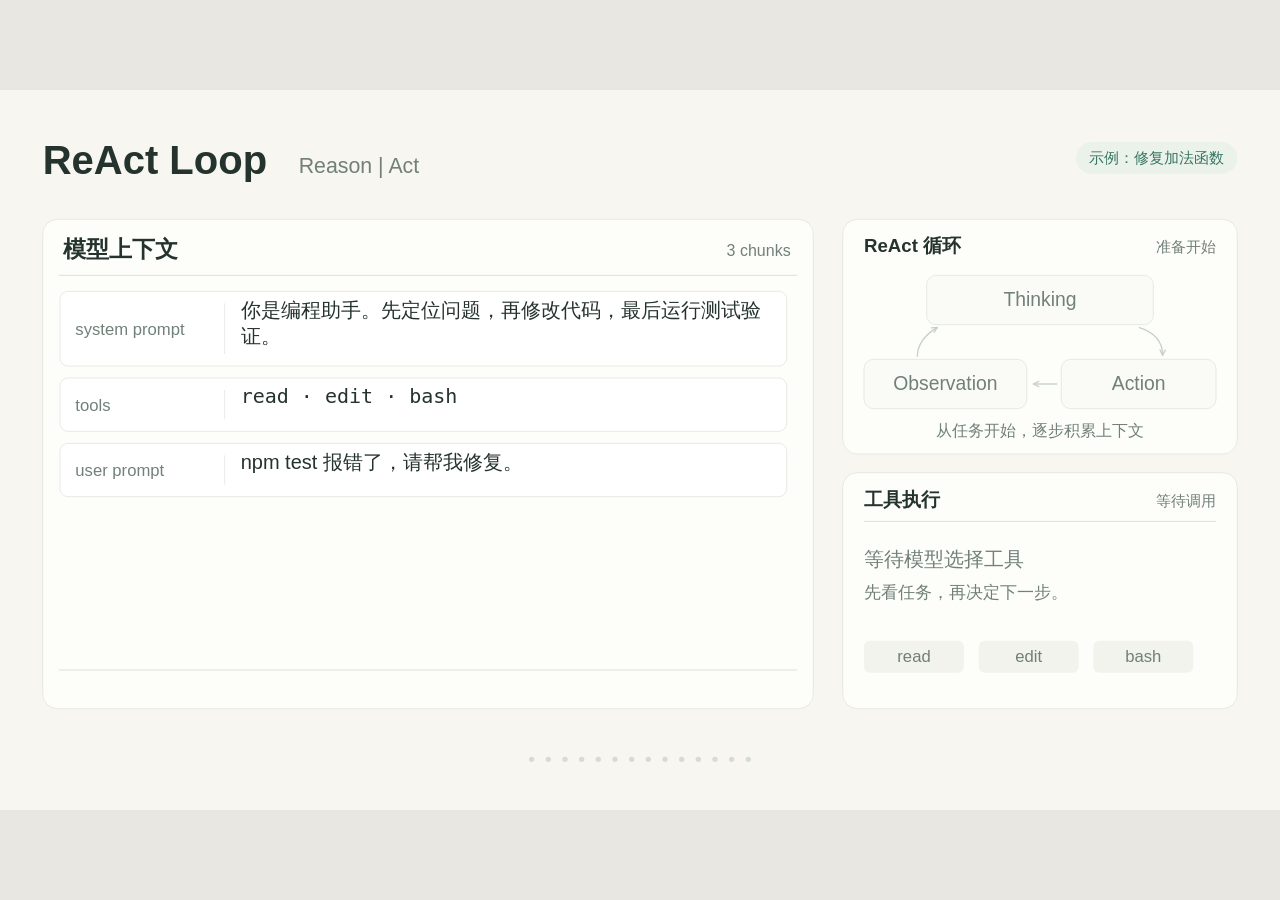
==== commit 23cb6e64: "彻底完成ReAct动画" ====
--- a/PPTs/EP3/a01-react-loop/index.html
+++ b/PPTs/EP3/a01-react-loop/index.html
@@ -1,588 +1,323 @@
 <!doctype html>
 <html lang="zh-CN">
-<head><meta charset="utf-8"><meta name="viewport" content="width=device-width,initial-scale=1"><title>ReAct · 每一轮，多看见一点</title>
+<head>
+<meta charset="utf-8">
+<meta name="viewport" content="width=device-width,initial-scale=1">
+<title>ReAct Loop · 上下文如何一步步增长</title>
 <style>
-:root{color-scheme:light;font-family:-apple-system,BlinkMacSystemFont,"PingFang SC","Microsoft YaHei",sans-serif;color:#202B33;background:#E8E7E2}
-*{box-sizing:border-box}body{margin:0;overflow:hidden;min-height:100vh;min-height:100dvh;display:grid;place-items:center}
-#stage{width:min(100vw,calc(100dvh * 16 / 9));aspect-ratio:16 / 9;line-height:0;background:#F7F6F2}
-#stage>svg{display:block;width:100%;height:100%;overflow:visible}.svg-button{cursor:pointer}.svg-button:hover>rect{stroke:#2765AB;stroke-width:3}.svg-button:focus{outline:none}.svg-button:focus-visible>rect{stroke:#2765AB;stroke-width:4}
-dialog{width:min(960px,92vw);max-height:90dvh;overflow:auto;border:2px solid #CCD3D6;border-radius:22px;padding:32px;background:#F7F6F2;color:#202B33;box-shadow:0 20px 80px #202B3326}
-dialog::backdrop{background:#202B3340}dialog h2{font-size:30px;margin:0}dialog header{display:flex;align-items:center;justify-content:space-between;gap:16px;margin-bottom:26px}
-button{font:inherit;font-size:22px;cursor:pointer;line-height:1.4;padding:10px 18px;background:white;border:2px solid #CCD3D6;border-radius:10px;color:inherit}button:hover{border-color:#2765AB}button:focus-visible,input:focus-visible{outline:3px solid #2765AB;outline-offset:3px}button:disabled{opacity:.4;cursor:default}.primary,button[aria-current]{background:#2765AB;color:#fff;border-color:#2765AB}
-.transport-controls,.settings,#phase-nav{display:flex;flex-wrap:wrap;gap:12px}.transport-controls{margin-bottom:24px}.settings{margin:24px 0}.settings label{display:flex;align-items:center;gap:9px;font-size:21px;margin-right:12px}input{width:22px;height:22px;accent-color:#2765AB}#phase-nav{border-top:1px solid #CCD3D6;border-bottom:1px solid #CCD3D6;padding:24px 0}#phase-nav button{font-size:20px}#branch-controls{margin:22px 0}.hint{font-size:18px;line-height:1.7;color:#52616B;margin:16px 0 0}.sr-only{position:absolute;width:1px;height:1px;padding:0;margin:-1px;overflow:hidden;clip-path:inset(50%);white-space:nowrap;border:0}[hidden]{display:none!important}
+:root{color-scheme:light;font-family:-apple-system,BlinkMacSystemFont,"PingFang SC","Microsoft YaHei",sans-serif;color:#25332F;background:#E8E7E1}
+*{box-sizing:border-box}body{margin:0;min-height:100vh;min-height:100dvh;display:grid;place-items:center;overflow:hidden}
+#stage{width:min(100vw,calc(100dvh * 16 / 9));aspect-ratio:16/9;background:#F7F6F0;touch-action:none;user-select:none}
+#stage>svg{display:block;width:100%;height:100%}.svg-button{cursor:pointer}.svg-button:hover>rect{stroke:#397664;stroke-width:2}.svg-button:focus{outline:none}.svg-button:focus-visible>rect{stroke:#397664;stroke-width:3}.svg-button[aria-disabled=true]{cursor:default;opacity:.35}#context-viewport:focus{outline:none}#context-viewport:focus-visible>.viewport-hit{stroke:#397664;stroke-width:2}
+dialog{width:min(820px,92vw);max-height:90dvh;overflow:auto;padding:30px;border:1px solid #D8DDD5;border-radius:18px;background:#F7F6F0;color:#25332F;box-shadow:0 20px 80px #25332F26}dialog::backdrop{background:#25332F44}dialog header{display:flex;justify-content:space-between;align-items:center;margin-bottom:24px}dialog h2{font-size:26px;margin:0}button{font:inherit;font-size:19px;padding:10px 16px;border:1px solid #CCD3C9;border-radius:9px;background:#FFF;color:inherit;cursor:pointer}button:hover{border-color:#397664}button:focus-visible,input:focus-visible{outline:3px solid #397664;outline-offset:3px}button:disabled{opacity:.4;cursor:default}.primary,button[aria-current]{background:#397664;color:white;border-color:#397664}.transport-controls,#phase-nav,.settings{display:flex;gap:10px;flex-wrap:wrap;margin:20px 0}#phase-nav{padding:20px 0;border-block:1px solid #D8DDD5}.settings{align-items:center;justify-content:space-between}.settings label{display:flex;align-items:center;gap:8px}input{width:20px;height:20px;accent-color:#397664}.hint{font-size:16px;line-height:1.8;color:#65716A}a{color:#397664}.sr-only{position:absolute;width:1px;height:1px;padding:0;margin:-1px;overflow:hidden;clip-path:inset(50%);white-space:nowrap;border:0}
 @media print{body{background:white}#stage{width:100%;height:auto}dialog{display:none}}
-</style></head>
+</style>
+</head>
 <body>
-<main id="stage" aria-label="ReAct · 每一轮，多看见一点" aria-busy="false"></main>
+<main id="stage" aria-label="ReAct Loop 分步演示" aria-busy="false"></main>
 <p id="live-status" class="sr-only" aria-live="polite"></p>
-
 <dialog id="controls" aria-labelledby="control-title">
-<header><h2 id="control-title">演示控制</h2><button id="close-controls" aria-label="关闭演示控制">关闭 Esc</button></header>
-<div class="transport-controls"><button id="prev">← 上一步</button><button id="next" class="primary">下一步 →</button><button id="replay">重播本步 P</button><button id="reset">重置 R</button></div>
+<header><h2 id="control-title">演示控制</h2><button id="close-controls">关闭 Esc</button></header>
+<div class="transport-controls"><button id="prev">← 上一步</button><button id="next" class="primary">下一步 →</button><button id="replay">重播 P</button><button id="reset">重置 R</button></div>
 <nav id="phase-nav" aria-label="阶段跳转"></nav>
-<div id="branch-controls"><button id="failure">演示异常</button></div>
-<div id="a02-controls" class="settings" hidden><label><input type="checkbox" id="custom">自定义基础 SYSTEM.md</label><label><input type="checkbox" id="sample">冗长 / 冲突样本</label><label><input type="checkbox" id="theme">本地深色主题</label></div>
 <div class="settings"><label><input type="checkbox" id="motion">减少动效</label><button id="fullscreen">全屏</button></div>
 <p id="fullscreen-note" class="hint" role="status"></p>
-<p class="hint">← / → 或 Space 分步 · P 重播 · R 重置 · C 打开 / 收起控制<br>每步约 1.8 秒，随后停住。动画中再按前进，只完成当前动作。</p>
+<p class="hint">← / → 或 Space 分步 · 每次追加一个 chunk，约 1 秒后停住。<br>动画中再次前进，只完成当前动作。P 重播 · R 重置 · C 打开控制。<br>在上下文中滚动回看；聚焦上下文后可用 ↑ / ↓ / Home / End 回看。</p>
 <p class="hint"><a href="speaker-notes.md">讲者备注</a> · <a href="stills/">静态备份</a></p>
 </dialog>
 <noscript>请启用 JavaScript，或打开 stills 文件夹中的静态备份。</noscript>
-<script id="scene-model">'use strict';
-const KIND="a01";
-const MAIN=[
-  {
-    "g": 0,
-    "c": 0,
-    "text": "一个小任务，从明确目标开始。",
-    "focus": "context"
-  },
-  {
-    "g": 1,
-    "c": 1,
-    "text": "Call 1：规则、工具目录、用户任务。",
-    "focus": "context",
-    "flow": [
-      "context",
-      "model",
-      "本轮输入"
-    ]
-  },
-  {
-    "g": 2,
-    "c": 1,
-    "text": "模型决定下一步；此时还没读到文件。",
-    "focus": "model",
-    "think": true
-  },
-  {
-    "g": 2,
-    "c": 1,
-    "text": "模型发出 read 请求。",
-    "focus": "model",
-    "tool": "read"
-  },
-  {
-    "g": 3,
-    "c": 1,
-    "text": "Harness 接收请求，执行读取。",
-    "focus": "harness",
-    "tool": "read",
-    "run": true,
-    "flow": [
-      "model",
-      "harness",
-      "read"
-    ]
-  },
-  {
-    "g": 3,
-    "c": 1,
-    "text": "读取文件，取得实际代码。",
-    "focus": "file",
-    "tool": "read",
-    "run": true,
-    "flow": [
-      "harness",
-      "file",
-      "读取"
-    ]
-  },
-  {
-    "g": 4,
-    "c": 1,
-    "text": "读取结果回到历史，供下一轮使用。",
-    "focus": "context",
-    "returned": 1,
-    "flow": [
-      "file",
-      "context",
-      "工具结果"
-    ]
-  },
-  {
-    "g": 5,
-    "c": 2,
-    "text": "Call 2：现在多看到了函数正文。",
-    "focus": "context",
-    "flow": [
-      "context",
-      "model",
-      "更新后的输入"
-    ]
-  },
-  {
-    "g": 5,
-    "c": 2,
-    "text": "模型请求修改零余票文案。",
-    "focus": "model",
-    "tool": "edit"
-  },
-  {
-    "g": 5,
-    "c": 2,
-    "text": "Harness 接收 edit 请求。",
-    "focus": "harness",
-    "tool": "edit",
-    "run": true,
-    "flow": [
-      "model",
-      "harness",
-      "edit"
-    ]
-  },
-  {
-    "g": 5,
-    "c": 2,
-    "text": "修改已落到文件，测试还没有运行。",
-    "focus": "file",
-    "tool": "edit",
-    "run": true,
-    "flow": [
-      "harness",
-      "file",
-      "应用修改"
-    ]
-  },
-  {
-    "g": 6,
-    "c": 2,
-    "text": "「已应用修改」返回，不等于业务正确。",
-    "focus": "context",
-    "returned": 2,
-    "flow": [
-      "file",
-      "context",
-      "修改结果"
-    ]
-  },
-  {
-    "g": 7,
-    "c": 3,
-    "text": "Call 3：带上修改结果，开始验证。",
-    "focus": "context",
-    "flow": [
-      "context",
-      "model",
-      "更新后的输入"
-    ]
-  },
-  {
-    "g": 7,
-    "c": 3,
-    "text": "模型请求运行余票测试。",
-    "focus": "model",
-    "tool": "bash"
-  },
-  {
-    "g": 7,
-    "c": 3,
-    "text": "Harness 执行 npm run test:seats。",
-    "focus": "harness",
-    "tool": "bash",
-    "run": true,
-    "flow": [
-      "model",
-      "harness",
-      "bash"
-    ]
-  },
-  {
-    "g": 7,
-    "c": 3,
-    "text": "测试通过，得到可检查的反馈。",
-    "focus": "test",
-    "flow": [
-      "harness",
-      "test",
-      "运行测试"
-    ]
-  },
-  {
-    "g": 8,
-    "c": 3,
-    "text": "测试输出进入历史，等待下一轮。",
-    "focus": "context",
-    "returned": 3,
-    "flow": [
-      "test",
-      "context",
-      "测试结果"
-    ]
-  },
-  {
-    "g": 8,
-    "c": 4,
-    "text": "Call 4：模型看到了测试证据。",
-    "focus": "context",
-    "flow": [
-      "context",
-      "model",
-      "完整反馈"
-    ]
-  },
-  {
-    "g": 8,
-    "c": 4,
-    "text": "模型输出 final，结束本轮回答。",
-    "focus": "model",
-    "final": true
-  },
-  {
-    "g": 9,
-    "c": 4,
-    "text": "回答结束，验收还没有结束。",
-    "focus": "verdict",
-    "final": true
-  }
+<script id="scene-model">
+'use strict';
+// A teaching transcript, not a provider's wire format or a real reasoning trace.
+const CHUNKS = [
+  {kind:'system prompt',text:'你是编程助手。先定位问题，再修改代码，最后运行测试验证。'},
+  {kind:'tools',text:'read · edit · bash'},
+  {kind:'user prompt',text:'npm test 报错了，请帮我修复。'},
+  {kind:'thinking',text:'先运行测试，确认具体失败。'},
+  {kind:'tool',text:'bash：npm test',name:'bash',command:'npm test'},
+  {kind:'observation',text:'FAIL src/add.test.ts · add(2, 3)：预期 5，实际 -1',status:'fail'},
+  {kind:'thinking',text:'加法结果不对，读取对应的实现。'},
+  {kind:'tool',text:'read：src/add.ts',name:'read',command:'src/add.ts'},
+  {kind:'observation',text:'export const add = (a, b) => a - b;',status:'read'},
+  {kind:'thinking',text:'实现用了减法，把 - 改成 +。'},
+  {kind:'tool',text:'edit：src/add.ts · a - b → a + b',name:'edit',command:'src/add.ts',diff:['−  a - b','+  a + b']},
+  {kind:'observation',text:'修改已应用。',status:'edited'},
+  {kind:'thinking',text:'重新运行测试，检查修复结果。'},
+  {kind:'tool',text:'bash：npm test',name:'bash',command:'npm test'},
+  {kind:'observation',text:'PASS src/add.test.ts · 1 passed',status:'pass'},
+  {kind:'thinking',text:'测试已通过，可以说明修复结果。'},
+  {kind:'final',text:'已将 add 的减法改为加法，测试通过。'}
 ];
-const FAIL=[
-  {
-    "g": 7,
-    "c": 3,
-    "text": "测试失败；结果仍然是一条有效反馈。",
-    "focus": "test",
-    "flow": [
-      "harness",
-      "test",
-      "测试失败"
-    ]
-  },
-  {
-    "g": 8,
-    "c": 3,
-    "text": "失败结果进入历史，不能跳过。",
-    "focus": "context",
-    "returned": 3,
-    "flow": [
-      "test",
-      "context",
-      "失败反馈"
-    ]
-  },
-  {
-    "g": 8,
-    "c": 4,
-    "text": "Call 4：带着失败证据，再做决策。",
-    "focus": "context",
-    "flow": [
-      "context",
-      "model",
-      "失败上下文"
-    ]
-  },
-  {
-    "g": 8,
-    "c": 4,
-    "text": "重新定位与修复，不自动宣告成功。",
-    "focus": "model",
-    "tool": "read"
-  }
-];
-// Complete scene snapshots; hash values never contain executable markup.
-function defaults() {
-  return KIND === 'a02'
-    ? {step:0,base:'default',sample:'compact',theme:'light',motion:'full'}
-    : KIND === 'a03'
-      ? {step:0,branch:'main',decision:'none',human:'none',sub:0,motion:'full'}
-      : {step:0,branch:'main',motion:'full'};
-}
-function parseState(hash) {
-  const s = defaults(), p = new URLSearchParams(hash.replace(/^#/,''));
-  const choices = {branch:['main','fail'],base:['default','custom'],sample:['compact','verbose'],theme:['light','dark'],motion:['full','reduced'],decision:['none','accept','new','repair','budget'],human:['none','clarify','authorize','stop']};
-  for (const [key,value] of p) {
-    if (!(key in s) || p.getAll(key).length !== 1) return defaults();
-    if (key === 'step' || key === 'sub') {
-      if (!/^\d+$/.test(value)) return defaults();
-      s[key] = Number(value);
-    } else if (choices[key].includes(value)) s[key] = value;
+const LAST_STEP = CHUNKS.length - 3;
+const PHASES = [['开始',0],['复现',1],['读取',4],['修改',7],['验证',10],['回答',13]];
+function defaults(){return {step:0,branch:'main',motion:'full'};}
+function parseState(hash){
+  const s=defaults(),p=new URLSearchParams(hash.replace(/^#/,''));
+  for(const [key,value] of p){
+    if(!Object.hasOwn(s,key)||p.getAll(key).length!==1)return defaults();
+    if(key==='step'){
+      if(!/^\d+$/.test(value)||Number(value)>LAST_STEP)return defaults();
+      s.step=Number(value);
+    }else if(key==='branch'){
+      if(value!=='main')return defaults();
+    }else if(['full','reduced'].includes(value))s.motion=value;
     else return defaults();
   }
-  const length = KIND === 'a01' ? (s.branch === 'fail' ? FAIL.length : MAIN.length) : KIND === 'a02' ? MAIN.length : s.branch === 'fail' ? FAIL.length : MAIN.length;
-  if (s.step >= length) return defaults();
-  if (KIND === 'a03') {
-    const n=s.step, d=s.decision, h=s.human;
-    const valid = s.branch === 'main'
-      ? (n<=18 && d==='none' && h==='none') || (n===19 && d==='accept' && h==='none') || (n===20 && d==='new' && h==='none')
-      : (n<=3 && d==='none' && h==='none') || (n>=4 && n<=6 && d==='repair' && h==='none') || (n===7 && d==='budget' && h==='none') || (n===8 && d==='budget' && h==='clarify') || (n>=9 && n<=11 && d==='budget' && h==='authorize') || (n===12 && d==='budget' && h==='stop');
-    if (!valid || ![0,1].includes(s.sub) || (s.sub && (s.branch!=='main' || n!==10))) return defaults();
-  }
   return s;
 }
-function serializeState(s) { return '#'+new URLSearchParams(s).toString(); }
-function mainState(s, step) { return {...defaults(),motion:s.motion,step}; }
-function nextState(s) {
-  if (KIND !== 'a03') {
-    const length = s.branch === 'fail' ? FAIL.length : MAIN.length;
-    return s.step+1 < length ? {...s,step:s.step+1} : null;
-  }
-  if (s.branch === 'main') {
-    if (s.step>=18) return null;
-    if (s.step===9) return {...s,step:10,sub:1};
-    if (s.step===10 && s.sub) return {...s,sub:0};
-    return {...s,step:s.step+1,sub:0};
-  }
-  if ([3,7,8,12].includes(s.step)) return null;
-  if ([6,11].includes(s.step)) return mainState(s,15);
-  return {...s,step:s.step+1};
-}
-function prevState(s) {
-  if (KIND !== 'a03') return s.step>0 ? {...s,step:s.step-1} : s.branch==='fail' ? mainState(s,14) : null;
-  if (s.branch==='main') {
-    if ([19,20].includes(s.step)) return mainState(s,18);
-    if (s.step===10 && !s.sub) return {...s,sub:1};
-    return s.step>0 ? {...s,step:s.step-1,sub:0} : null;
-  }
-  if (s.step===0) return mainState(s,11);
-  if ([4,7].includes(s.step)) return {...mainState(s,3),branch:'fail'};
-  if ([8,9,12].includes(s.step)) return {...mainState(s,7),branch:'fail',decision:'budget'};
-  return {...s,step:s.step-1};
-}
-const PHASES = [['任务',0],['输入',1],['决策',2],['读取',4],['回传',6],['修改',7],['修改结果',11],['测试',12],['回答',16],['验收',19]];
-const CAPTIONS = ['从一个小任务开始','本轮输入，在调用时确定','决定下一步 · 尚未读取文件','发出 read 请求','请求交给 Harness','读取实际源码','源码回传，留给下一轮','新一轮，多看到了源码','发出 edit 请求','请求交给 Harness','文件已改，测试未运行','修改结果进入下一轮','带上修改结果，开始验证','发出 bash 请求','Harness 执行测试','测试通过，取得证据','测试证据进入下一轮','带上证据，形成回答','候选交付，不等于验收','回答结束，验收仍待完成'];
-function sceneFor(s) {
-  const fail=s.branch==='fail', raw=(fail?FAIL:MAIN)[s.step], n=fail?15+Math.min(s.step,2):s.step;
-  return {kind:KIND,state:s,g:raw.g,caption:fail?['测试失败也是反馈','失败证据进入下一轮','带着失败，再次决策','继续定位，不宣告成功'][s.step]:CAPTIONS[s.step],call:raw.c,inputCount:raw.c===4?3:raw.c===3?2:raw.c===2?1:0,pending:raw.returned||0,focus:raw.focus,flow:raw.flow||null,tool:raw.tool||'',run:!!raw.run,thinking:!!raw.think,fileState:n<5?'unread':n<10?'read':'edited',testState:fail?'fail':n>=15?'pass':n===14?'running':'idle',verdict:raw.final?'candidate':'none',fail};
+function serializeState(s){return '#'+new URLSearchParams(s).toString();}
+function nextState(s){return s.step<LAST_STEP?{...s,step:s.step+1}:null;}
+function prevState(s){return s.step>0?{...s,step:s.step-1}:null;}
+function sceneFor(s){
+  const chunks=CHUNKS.slice(0,s.step+3),current=chunks[chunks.length-1];
+  const phase=s.step?({tool:'action',observation:'observation',thinking:'thinking',final:'final'}[current.kind]):'ready';
+  let tool=null;
+  for(const chunk of chunks){
+    if(chunk.kind==='tool')tool={name:chunk.name,command:chunk.command,diff:chunk.diff||null,result:null,status:'running'};
+    if(chunk.kind==='observation'&&tool)tool={...tool,result:chunk.text,status:chunk.status};
+  }
+  return {state:s,chunks,current,phase,tool,call:chunks.filter(c=>c.kind==='thinking').length};
 }
 </script>
-<script id="scene-art">// The same SVG scene is used by the live page and offline PNG exports.
-const C={bg:'#F7F6F2',ink:'#202B33',muted:'#52616B',line:'#CCD3D6',blue:'#2765AB',blueSoft:'#EAF1FA',amber:'#99611D',amberSoft:'#F8EFDF',purple:'#754CAD',purpleSoft:'#F0EAF7',green:'#237149',greenSoft:'#E8F3EC',red:'#B43836',redSoft:'#FBEDEC',white:'#FFFFFF'};
+<script id="scene-art">
+// Pure SVG rendering is shared by the live page and offline static exports.
+const C={bg:'#F7F6F0',paper:'#FDFDF9',ink:'#25332F',muted:'#718078',line:'#DCE1D8',green:'#397664',greenSoft:'#EAF2EA',blue:'#416C9B',blueSoft:'#EDF2F8',amber:'#996C30',amberSoft:'#F8F0DF',red:'#AC5147',redSoft:'#F8EEEA'};
+const MONO="ui-monospace, 'SFMono-Regular', Menlo, Consolas, monospace";
+const V={x:88,y:300,w:1104,h:550};
 const esc=s=>String(s??'').replace(/[&<>"']/g,c=>({'&':'&amp;','<':'&lt;','>':'&gt;','"':'&quot;',"'":'&apos;'}[c]));
-const text=(x,y,value,size=34,color=C.ink,weight=500,anchor='start',extra='')=>`<text x="${x}" y="${y}" font-size="${size}" fill="${color}" font-weight="${weight}" text-anchor="${anchor}" ${extra}>${esc(value)}</text>`;
-const rect=(x,y,w,h,fill=C.white,stroke='none',r=16,extra='')=>`<rect x="${x}" y="${y}" width="${w}" height="${h}" rx="${r}" fill="${fill}" stroke="${stroke}" ${extra}/>`;
-const line=(x1,y1,x2,y2,color=C.line,width=2,extra='')=>`<line x1="${x1}" y1="${y1}" x2="${x2}" y2="${y2}" stroke="${color}" stroke-width="${width}" ${extra}/>`;
-const pill=(x,y,w,label,color=C.blue,fill=C.blueSoft,size=28)=>rect(x,y,w,48,fill,'none',10)+text(x+w/2,y+34,label,size,color,600,'middle');
-function box(id,x,y,w,h,title,color=C.ink,active=false) {
-  return `<g id="${id}">`+rect(x,y,w,h,C.white,active?color:C.line,18,`stroke-width="${active?3:2}"`)+text(x+26,y+48,title,28,color,600)+'</g>';
-}
-function buttonSVG(x,y,w,label,action,color=C.ink,selected=false) {
-  return `<g role="button" tabindex="0" data-action="${esc(action)}" aria-label="${esc(label)}" class="svg-button" ${selected?'aria-current="step"':''}>`+rect(x,y,w,48,selected?color:C.white,selected?color:C.line,10,'stroke-width="2"')+text(x+w/2,y+33,label,24,selected?C.white:color,600,'middle')+'</g>';
-}
-function chrome(scene,title) {
-  const s=scene.state;
-  let out=rect(0,0,1920,1080,C.bg,'none',0);
-  out+=text(64,103,title,56,C.ink,700);
-  out+=text(64,169,scene.caption,34,scene.fail?C.red:C.muted,500,'start','id="scene-caption"');
-  const label=KIND==='a01'?(scene.call?'Call '+scene.call+' / 4':'ReAct Loop'):KIND==='a02'?'Pi · Context':scene.fail?'异常 · 教学仿真':PHASES[scene.g][0];
-  out+=text(1856,100,label,36,scene.fail?C.red:KIND==='a03'?C.purple:C.blue,600,'end');
-  out+=line(64,205,1856,205,C.line,2);
-  out+=line(64,958,1856,958,C.line,2);
-  if(KIND==='a03') {
-    PHASES.slice(1,5).forEach((p,i)=>{out+=buttonSVG(64+i*224,977,204,p[0],'jump:'+p[1],C.blue,scene.g===i+1);});
-  } else {
-    const names=KIND==='a01'?['任务','输入','决策','读取','回传','修改','结果','测试','回答','验收']:PHASES.map(p=>p[0]);
-    names.forEach((name,i)=>{
-      const x=64+i*(KIND==='a01'?126:153);
-      out+=`<g role="button" tabindex="0" data-action="jump:${PHASES[i][1]}" aria-label="跳到${esc(name)}" class="svg-button" ${i===scene.g?'aria-current="step"':''}>`;
-      out+=rect(x,979,KIND==='a01'?112:140,44,i===scene.g?C.blueSoft:C.bg,'none',8);
-      out+=text(x+(KIND==='a01'?56:70),1010,name,24,i===scene.g?C.blue:C.muted,i===scene.g?700:500,'middle')+'</g>';
-    });
-  }
-  out+=buttonSVG(1726,977,130,'操作 C','controls',C.ink);
-  const foot=KIND==='a03'?(scene.fail?'教学仿真 · 策略拒绝示意，非安全沙箱证明':'协作模式示意，非严格年代分期'):'逻辑结构示意，非特定 provider 原始请求';
-  out+=text(64,1056,foot,22,C.muted,400);
-  out+=text(1856,1056,'← → 分步　P 重播',22,C.muted,400,'end');
-  return out;
-}
-function wrapSVG(body,caption='') {
-  return `<svg xmlns="http://www.w3.org/2000/svg" viewBox="0 0 1920 1080" width="1920" height="1080" role="group" aria-label="${esc(caption)}" style="font-family:-apple-system,BlinkMacSystemFont,'PingFang SC','Microsoft YaHei',sans-serif"><defs><marker id="arrow-blue" viewBox="0 0 12 12" refX="10" refY="6" markerWidth="16" markerHeight="16" orient="auto" markerUnits="userSpaceOnUse"><path d="M1 1 L11 6 L1 11" fill="none" stroke="${C.blue}" stroke-width="2.5" stroke-linecap="round" stroke-linejoin="round"/></marker><marker id="arrow-red" viewBox="0 0 12 12" refX="10" refY="6" markerWidth="16" markerHeight="16" orient="auto" markerUnits="userSpaceOnUse"><path d="M1 1 L11 6 L1 11" fill="none" stroke="${C.red}" stroke-width="2.5" stroke-linecap="round" stroke-linejoin="round"/></marker><marker id="arrow-gray" viewBox="0 0 12 12" refX="10" refY="6" markerWidth="16" markerHeight="16" orient="auto" markerUnits="userSpaceOnUse"><path d="M1 1 L11 6 L1 11" fill="none" stroke="#8A99A4" stroke-width="2.5"/></marker><marker id="arrow-purple" viewBox="0 0 12 12" refX="10" refY="6" markerWidth="16" markerHeight="16" orient="auto" markerUnits="userSpaceOnUse"><path d="M1 1 L11 6 L1 11" fill="none" stroke="${C.purple}" stroke-width="2.5"/></marker></defs>${body}</svg>`;
-}
-function routeSVG(spec) {
-  if(!spec)return '';
-  const pts=spec.points, d=pts.map((p,i)=>(i?'L':'M')+p.join(' ')).join(' '),color=spec.bad?C.red:C.blue;
-  let out=`<g id="current-route" aria-label="${esc(spec.label)}"><path d="${d}" fill="none" stroke="${color}" stroke-width="4" stroke-linecap="round" stroke-linejoin="round" marker-end="url(#arrow-${spec.bad?'red':'blue'})"/>`;
-  if(spec.labelAt) {
-    const [x,y]=spec.labelAt,w=Math.max(104,spec.label.length*28+32);
-    out+=rect(x-w/2,y-31,w,43,C.bg,'none',5)+text(x,y,spec.label,26,color,600,'middle');
-  }
+const rect=(x,y,w,h,fill=C.paper,stroke='none',r=12,extra='')=>`<rect x="${x}" y="${y}" width="${w}" height="${h}" rx="${r}" fill="${fill}" stroke="${stroke}" ${extra}/>`;
+const text=(x,y,value,size=30,color=C.ink,weight=400,extra='')=>`<text x="${x}" y="${y}" font-size="${size}" fill="${color}" font-weight="${weight}" ${extra}>${esc(value)}</text>`;
+const line=(x1,y1,x2,y2,color=C.line,width=1.5)=>`<line x1="${x1}" y1="${y1}" x2="${x2}" y2="${y2}" stroke="${color}" stroke-width="${width}"/>`;
+function wrapText(value,width,size=30,mono=false){
+  const lines=[];let row='',used=0;
+  const measure=s=>Array.from(s).reduce((sum,c)=>sum+(c.charCodeAt(0)>255?size:size*(mono?.62:.6)),0);
+  const tokens=value.match(/[A-Za-z0-9_./]+|[<=>+−-]+|[^\S\n]+|\n|./gu)||[];
+  for(const token of tokens){
+    // Keep identifiers and operators together; long paths can still wrap.
+    for(const part of measure(token)>width?Array.from(token):[token]){
+      const w=measure(part);
+      if(part==='\n'||(row&&used+w>width)){lines.push(row.trimEnd());row='';used=0;}
+      if(part!=='\n'&&(row||part.trim())){row+=part;used+=w;}
+    }
+  }
+  if(row)lines.push(row.trimEnd());
+  return lines;
+}
+function chunkLayout(scene){
+  let y=0;
+  const rows=scene.chunks.map((chunk,i)=>{
+    const mono=['tool','tools'].includes(chunk.kind)||chunk.status==='read';
+    const lines=wrapText(chunk.text,790,30,mono),h=Math.max(84,lines.length*40+36);
+    const row={...chunk,i,y,h,lines,mono};y+=h+14;return row;
+  });
+  return {rows,height:Math.max(0,y-14),maxScroll:Math.max(0,y-14-V.h)};
+}
+function kindColor(kind){return kind==='thinking'?C.blue:kind==='tool'?C.amber:['observation','final'].includes(kind)?C.green:C.muted;}
+function drawContext(scene,offset,highlight){
+  const layout=chunkLayout(scene),yOffset=Math.max(0,Math.min(offset??layout.maxScroll,layout.maxScroll));
+  let out=`<g id="context">`+rect(64,194,1156,734,C.paper,C.line,22)+text(94,250,'模型上下文',34,C.ink,600);
+  out+=text(1186,249,`${scene.chunks.length} chunks`,24,C.muted,400,'text-anchor="end"')+line(88,278,1196,278);
+  out+=`<g id="context-viewport" tabindex="0" role="region" aria-label="上下文记录，可滚动回看" clip-path="url(#context-clip)">`+rect(V.x,V.y,V.w,V.h,'transparent','none',0,'class="viewport-hit"');
+  out+=`<g id="chunk-list" transform="translate(0 ${V.y-yOffset})">`;
+  for(const row of layout.rows){
+    const color=kindColor(row.kind),active=row.i===scene.chunks.length-1&&scene.state.step>0;
+    const fill=active?(row.kind==='thinking'?C.blueSoft:row.kind==='tool'?C.amberSoft:C.greenSoft):'#FFFFFF';
+    out+=`<g id="chunk-${row.i}" data-kind="${row.kind}">`+rect(90,row.y+2,1090,row.h-4,fill,active?color:C.line,12,`stroke-width="${active?1.6:1}"`);
+    if(active)out+=rect(90,row.y+16,4,row.h-32,color,'none',2);
+    out+=text(113,row.y+row.h/2+9,row.kind,25,color,500)+line(337,row.y+20,337,row.y+row.h-20,active?color:C.line,1);
+    row.lines.forEach((label,j)=>out+=text(361,row.y+40+j*40,label,30,C.ink,400,row.mono?`font-family="${esc(MONO)}"`:''));
+    out+='</g>';
+  }
+  out+='</g></g>';
+  if(layout.maxScroll){
+    const thumb=Math.max(48,V.h*V.h/layout.height),thumbY=V.y+(V.h-thumb)*yOffset/layout.maxScroll;
+    out+=rect(1201,V.y,5,V.h,'#EEF0EA','none',3)+rect(1201,thumbY,5,thumb,'#A9B9AC','none',3);
+  }
+  out+=line(88,870,1196,870);
+  if(yOffset<layout.maxScroll-1)out+=`<g class="svg-button" role="button" tabindex="0" data-action="latest" aria-label="回到最新">`+rect(1024,880,164,36,C.greenSoft,'none',8)+text(1106,905,'回到最新 ↓',22,C.green,500,'text-anchor="middle"')+'</g>';
+  if(highlight)out+=rect(66,196,1152,730,'none',C.blue,21,'id="context-pulse" stroke-width="3" pointer-events="none"');
   return out+'</g>';
 }
-function packetSVG(label,bad=false) {
-  const w=Math.max(126,Math.min(440,label.length*32+48));
-  return `<g id="packet" opacity="0" pointer-events="none">`+rect(-w/2,-31,w,62,bad?C.red:C.blue,'none',12)+text(0,12,label,32,C.white,650,'middle')+'</g>';
-}
-function flowFor(scene) {
-  if(!scene.flow)return null;
-  const [a,b]=scene.flow;
-  const label=b==='model'?'本轮输入':a==='model'?scene.tool||'请求':b==='context'?(a==='test'?'测试结果':scene.pending===2?'修改结果':'源码结果'):b==='test'?'运行测试':scene.tool==='edit'?'应用修改':'读取源码';
-  let points,labelAt;
-  if(a==='context') {points=[[780,558],[823,558],[823,431],[866,431]];labelAt=[1076,304];}
-  else if(a==='model') {points=[[1076,536],[1076,626]];labelAt=[1180,592];}
-  else if(b==='context') {points=[[1372,a==='test'?718:454],[1328,a==='test'?718:454],[1328,780],[1286,780],[1076,780],[866,780],[823,780],[823,860],[780,860]];labelAt=[1076,909];}
-  else if(b==='file') {points=[[1286,720],[1328,720],[1328,454],[1372,454]];labelAt=[1580,597];}
-  else {points=[[1286,720],[1372,720]];labelAt=[1550,615];}
-  return {points,label,labelAt,bad:scene.fail};
-}
-function drawScene(scene,options={}) {
-  const s=scene.state, body=[];
-  body.push(chrome(scene,'每一轮，多看见一点'));
-  body.push(text(64,265,'本次模型可见上下文',36,C.ink,650),text(866,265,'决策 / 执行',36,C.ink,650),text(1372,265,'项目环境',36,C.ink,650));
-  body.push(rect(64,299,716,73,C.white,C.line,12,'stroke-width="2"'),text(90,347,'system_prompt',28,C.blue,600),text(374,347,'小范围修改 · 不改测试',32));
-  body.push(rect(64,386,716,65,C.white,C.line,12,'stroke-width="2"'),text(90,429,'tools',28,C.blue,600),text(374,429,'read · edit · bash',32));
-  body.push(box('context',64,475,716,430,'messages',C.blue,scene.focus==='context'));
-  body.push(text(748,521,scene.call?'本轮输入 · Call '+scene.call:'用户任务',26,C.muted,500,'end'));
-  body.push(text(90,580,'余票为 0 时，显示「已满员」',34,C.ink,600),line(90,610,754,610));
-  const labels=[['read','源码：余票为 0'],['edit','已应用修改'],['bash',scene.fail?'测试失败':'测试 2 / 2 通过']];
-  for(let i=0;i<scene.inputCount;i++){
-    const y=632+i*66;
-    body.push(rect(90,y,664,55,i===2&&scene.fail?C.redSoft:C.blueSoft,'none',9),text(108,y+38,labels[i][0],30,C.blue,650),text(224,y+38,'→  '+labels[i][1],32,i===2&&scene.fail?C.red:C.ink));
-  }
-  if(scene.pending){
-    const i=scene.pending-1;
-    body.push(rect(90,832,664,55,scene.fail?C.redSoft:C.amberSoft,'none',9),text(108,869,'下轮新增',26,scene.fail?C.red:C.amber,650),text(252,869,labels[i][0]+' → '+labels[i][1],30,scene.fail?C.red:C.amber));
-  }
-  body.push(box('model',866,326,420,210,'LLM',C.blue,scene.focus==='model'));
-  const modelState=scene.verdict==='candidate'?'final · 候选交付':scene.thinking?'决策中 · 示意':scene.tool&&!scene.run?'请求工具':scene.call?'读取本轮输入':'从任务开始';
-  body.push(text(1076,431,modelState,34,C.ink,600,'middle'));
-  if(scene.tool&&!scene.run)body.push(pill(908,461,336,scene.tool==='bash'?'bash · test:seats':scene.tool+' · seat-label.ts',C.blue,C.blueSoft,28));
-  if(scene.verdict==='candidate')body.push(pill(908,461,336,'修改 + 测试证据',C.blue,C.blueSoft));
-  body.push(box('harness',866,626,420,210,'Harness',C.amber,scene.focus==='harness'||!!scene.pending));
-  body.push(text(1076,731,scene.run?'执行 '+scene.tool:scene.pending?'返回工具结果':'工具执行与回传',34,C.amber,600,'middle'));
-  if(scene.run)body.push(text(1076,784,scene.tool==='bash'?'npm run test:seats':'seat-label.ts',28,C.muted,500,'middle'));
-
-  body.push(box('file',1372,326,484,234,'seat-label.ts',C.ink,scene.focus==='file'));
-  if(scene.fileState==='unread')body.push(text(1400,449,'文件仍在磁盘',36,C.ink,600),text(1400,506,'正文尚未进入输入',30,C.muted));
-  else if(scene.fileState==='read')body.push(text(1400,449,'n = 0',36,C.blue,600),text(1400,506,'当前显示「余票：0」',34));
-  else body.push(text(1400,446,'−  余票：0',38,C.red,600),text(1400,509,'+  已满员',38,C.green,600));
-  body.push(box('test',1372,651,484,185,'test:seats',scene.testState==='fail'?C.red:scene.testState==='pass'?C.green:C.ink,scene.focus==='test'));
-  body.push(text(1400,766,{idle:'○  未运行',running:'→  执行中',pass:'✓  2 / 2 通过',fail:'×  文案不符'}[scene.testState],38,scene.testState==='fail'?C.red:scene.testState==='pass'?C.green:C.ink,650));
-  if(scene.verdict==='candidate')body.push(pill(1372,866,484,'候选交付 · 待人类验收',C.purple,C.purpleSoft,30));
-  if(scene.fail)body.push(buttonSVG(1492,866,364,'返回测试主线','failure',C.red));
-  else if([14,15,16].includes(s.step))body.push(buttonSVG(1566,866,290,'演示测试失败','failure',C.red));
-  body.push(routeSVG(options.route===undefined?flowFor(scene):options.route));
-  return wrapSVG(body.join(''),scene.caption);
+function drawLoop(scene){
+  const phase=scene.phase,done=phase==='final';
+  let out=rect(1264,194,592,352,C.paper,C.line,22)+text(1296,243,'ReAct 循环',28,C.ink,600);
+  out+=text(1824,243,done?'已完成':scene.call?`第 ${scene.call} 次生成`:'准备开始',23,done?C.green:C.muted,500,'text-anchor="end"');
+  const paths=[['thinking','M 1708 356 Q 1744 367 1744 398'],['action','M 1586 441 L 1550 441'],['observation','M 1376 400 Q 1376 374 1406 356']];
+  for(const [key,d] of paths){
+    const active=phase===key;
+    out+=`<path d="${d}" fill="none" stroke="${active?kindColor(key==='action'?'tool':key):'#C7D1C7'}" stroke-width="${active?3:2}" marker-end="url(#arrow-${active?key:'muted'})"/>`;
+  }
+  for(const [key,label,x,y,w] of [['thinking','Thinking',1390,278,340],['action','Action',1592,404,232],['observation','Observation',1296,404,244]]){
+    const active=phase===key,color=kindColor(key==='action'?'tool':key),fill=key==='thinking'?C.blueSoft:key==='action'?C.amberSoft:C.greenSoft;
+    out+=`<g id="phase-${key}">`+rect(x,y,w,74,active?fill:'#FAFBF7',active?color:C.line,14,`stroke-width="${active?2:1}"`)+text(x+w/2,y+46,label,29,active?color:C.muted,active?600:400,'text-anchor="middle"')+'</g>';
+  }
+  const hint={ready:'从任务开始，逐步积累上下文',thinking:'模型根据已有上下文决定下一步',action:'工具执行模型发出的请求',observation:'执行结果回到上下文',final:'输出最终回答，循环结束'}[phase];
+  return out+text(1560,519,hint,24,done?C.green:C.muted,400,'text-anchor="middle"');
+}
+function drawTool(scene){
+  const tool=scene.tool,reference=scene.phase==='thinking'||scene.phase==='final';
+  let out=`<g id="tool-panel">`+rect(1264,574,592,354,C.paper,C.line,22)+text(1296,624,'工具执行',28,C.ink,600);
+  const status=!tool?'等待调用':reference?'上一轮结果':tool.result?'结果已返回':'执行中';
+  out+=text(1824,624,status,23,!tool||reference?C.muted:tool.result?C.green:C.amber,500,'text-anchor="end"')+line(1296,647,1824,647);
+  if(!tool){
+    out+=text(1296,714,'等待模型选择工具',30,C.muted)+text(1296,762,'先看任务，再决定下一步。',25,C.muted);
+    ['read','edit','bash'].forEach((name,i)=>{out+=rect(1296+i*172,826,150,48,'#F1F3EC','none',9)+text(1371+i*172,858,name,25,C.muted,500,'text-anchor="middle"');});
+  }else{
+    const color=reference?C.muted:C.amber;
+    out+=text(1296,697,tool.name,28,color,600,`font-family="${esc(MONO)}"`)+text(1410,697,tool.command,28,C.ink,400,`font-family="${esc(MONO)}"`);
+    if(tool.diff){
+      out+=rect(1296,721,528,104,'#F5F6F1','none',10);
+      tool.diff.forEach((label,i)=>out+=text(1316,760+i*42,label,29,i?C.green:C.red,400,`font-family="${esc(MONO)}"`));
+      out+=text(1296,874,tool.result||'正在应用修改…',26,reference?C.muted:tool.result?C.green:C.amber);
+    }else if(tool.result){
+      const color=reference?C.muted:tool.status==='fail'?C.red:C.green;
+      out+=rect(1296,728,528,150,reference?'#F2F4EE':tool.status==='fail'?C.redSoft:C.greenSoft,'none',12);
+      wrapText(tool.result.replace(' · ','\n'),484,28,tool.name==='read').forEach((label,i)=>out+=text(1318,768+i*38,label,28,color,400,tool.name==='read'?`font-family="${esc(MONO)}"`:''));
+    }else{
+      out+=text(1296,777,tool.name==='read'?'读取文件中…':'运行测试中…',28,C.muted)+text(1296,861,'下一步：接收 observation',23,C.muted);
+    }
+  }
+  return out+'</g>';
+}
+function drawScene(scene,options={}){
+  const step=scene.state.step;
+  let body=rect(0,0,1920,1080,C.bg,'none',0)+text(64,126,'ReAct Loop',60,C.ink,650)+text(448,124,'Reason | Act',32,C.muted);
+  body+=rect(1614,78,242,48,C.greenSoft,'none',24)+text(1735,110,'示例：修复加法函数',23,C.green,500,'text-anchor="middle"');
+  body+=drawContext(scene,options.scrollOffset,options.highlightContext)+drawLoop(scene)+drawTool(options.toolScene||scene);
+  body+=`<g role="progressbar" aria-label="播放进度" aria-valuemin="0" aria-valuemax="${LAST_STEP}" aria-valuenow="${step}">`;
+  for(let i=1;i<=LAST_STEP;i++)body+=`<circle cx="${960+(i-(LAST_STEP+1)/2)*25}" cy="1004" r="${i===step?6:4}" fill="${i<=step?C.green:'#D5DDD2'}"/>`;
+  body+='</g>';
+  if(options.flow){
+    const returning=options.flow==='observation',color=returning?C.green:C.amber;
+    body+=`<g id="flow-cue" pointer-events="none">`+rect(1090,846,360,50,C.bg,'none',10)+`<path d="${returning?'M 1430 871 L 1110 871':'M 1110 871 L 1430 871'}" stroke="${color}" fill="none" stroke-width="3" marker-end="url(#arrow-${returning?'observation':'action'})"/><g id="flow-packet">`+rect(returning?1308:1122,851,88,40,returning?C.greenSoft:C.amberSoft,'none',7)+text(returning?1352:1166,878,returning?'结果':'请求',22,color,500,'text-anchor="middle"')+'</g></g>';
+  }
+  const markers=[['muted','#C7D1C7'],['thinking',C.blue],['action',C.amber],['observation',C.green]].map(([key,color])=>`<marker id="arrow-${key}" viewBox="0 0 12 12" refX="10" refY="6" markerWidth="12" markerHeight="12" orient="auto" markerUnits="userSpaceOnUse"><path d="M2 2 L10 6 L2 10" fill="none" stroke="${color}" stroke-width="2" stroke-linecap="round" stroke-linejoin="round"/></marker>`).join('');
+  return `<svg xmlns="http://www.w3.org/2000/svg" viewBox="0 0 1920 1080" width="1920" height="1080" role="group" aria-label="ReAct Loop，第 ${step} 步" style="font-family:-apple-system,BlinkMacSystemFont,'PingFang SC','Microsoft YaHei',sans-serif"><defs>${markers}<clipPath id="context-clip">${rect(V.x,V.y,V.w,V.h,'white','none',0)}</clipPath></defs>${body}</svg>`;
 }
 </script>
-<script id="player">'use strict';
+<script id="player">
+'use strict';
 const $=id=>document.getElementById(id);
 const reducedQuery=matchMedia('(prefers-reduced-motion: reduce)');
-let state=readLocation(),playing=null,lastTransition=null,stableRoute;
-function readLocation(){const s=parseState(location.hash);if(!new URLSearchParams(location.hash.slice(1)).has('motion')&&reducedQuery.matches)s.motion='reduced';return s;}
+let state=readLocation(),playing=null,scrollOffset=chunkLayout(sceneFor(state)).maxScroll,touchY=null;
+function readLocation(){
+  const s=parseState(location.hash);
+  if(!new URLSearchParams(location.hash.slice(1)).has('motion')&&reducedQuery.matches)s.motion='reduced';
+  return s;
+}
 function save(){window.history.replaceState(null,'',serializeState(state));}
 function updateControls(){
+  $('prev').disabled=!prevState(state);$('next').disabled=!playing&&!nextState(state);$('replay').disabled=!state.step;
+  $('motion').checked=state.motion==='reduced';
+  const section=PHASES.findLastIndex(([,step])=>step<=state.step);
+  $('phase-nav').innerHTML=PHASES.map(([label,step],i)=>`<button data-jump="${step}" ${i===section?'aria-current="step"':''}>${label}</button>`).join('');
+  $('stage').setAttribute('aria-busy',String(!!playing));
   const scene=sceneFor(state);
-  $('prev').disabled=!prevState(state);$('next').disabled=!playing&&!nextState(state);
-  $('replay').disabled=!prevState(state);
-  $('motion').checked=state.motion==='reduced';
-  $('phase-nav').innerHTML=PHASES.map(([label,step],i)=>`<button type="button" data-jump="${step}" ${scene.g===i?'aria-current="step"':''}>${label}</button>`).join('');
-  $('branch-controls').hidden=KIND==='a02';
-  if(KIND!=='a02'){$('failure').textContent=state.branch==='fail'?'返回主线':KIND==='a01'?'演示测试失败':'演示异常';$('failure').disabled=state.branch!=='fail'&&(KIND==='a01'?![14,15,16].includes(state.step):scene.g!==4);}
-  $('a02-controls').hidden=KIND!=='a02';
-  if(KIND==='a02'){$('custom').checked=state.base==='custom';$('sample').checked=state.sample==='verbose';$('theme').checked=state.theme==='dark';}
-  $('live-status').textContent=scene.caption;
-  $('stage').setAttribute('aria-busy',String(!!playing));
-}
-function render(s=state,route=stableRoute){
-  $('stage').innerHTML=drawScene(sceneFor(s),route===undefined?{}:{route});
-  updateControls();
+  $('live-status').textContent=`第 ${state.step} 步，${scene.current.kind}：${scene.current.text}`;
+}
+function render(scene=sceneFor(state),options={}){
+  const focused=document.activeElement;
+  const focusAction=focused?.getAttribute?.('data-action');
+  const contextFocused=focused?.id==='context-viewport';
+  $('stage').innerHTML=drawScene(scene,{scrollOffset,...options});updateControls();
+  if(contextFocused)$('context-viewport')?.focus();
+  else if(focusAction)$('stage').querySelector(`[data-action="${focusAction}"]`)?.focus();
 }
 function clearPlayback(){
   if(!playing)return;
   playing.timers.forEach(clearTimeout);playing.animations.forEach(a=>a.cancel());playing=null;
 }
-function finishPlayback(){if(!playing)return;clearPlayback();render();}
+function followLatest(){scrollOffset=chunkLayout(sceneFor(state)).maxScroll;}
+function finishPlayback(){if(!playing)return;clearPlayback();followLatest();render();}
 function navigate(target,animate=false){
   if(!target)return;
-  const before={...state};clearPlayback();stableRoute=undefined;state=target;save();
-  if(!animate||state.motion==='reduced'){lastTransition=null;render();return;}
-  play(before,state);
+  const before={...state};clearPlayback();state={...target};save();
+  if(animate&&state.motion!=='reduced')play(before,state);
+  else{followLatest();render();}
 }
 function play(before,target){
   clearPlayback();state={...target};save();
-  const from=sceneFor(before),to=sceneFor(target);
-  const moved=KIND==='a03'?to.owners.map((owner,i)=>owner!==from.owners[i]?i:-1).filter(i=>i>=0):[];
-  // Sequential playback uses one responsibility move per click.
-  const baseChanged=KIND==='a02'&&before.base!==target.base;
-  const route=moved.length?null:flowFor(baseChanged?{...to,flow:[target.base==='custom'?'src-custom':'src-base','system','基础块']}:to);
-  stableRoute=baseChanged?route:undefined;
-  playing={timers:[],animations:[]};lastTransition={from:{...before},to:{...target}};
-  render(before,route);
-  $('live-status').textContent=to.caption;
-  $('scene-caption').textContent=to.caption;
-  const svg=$('stage').querySelector('svg');
-  let actor,points;
-  if(moved.length===1){
-    const i=moved[0],a=cardPosition(from.owners[i],i),b=cardPosition(to.owners[i],i);
-    actor=$('responsibility-'+i);points=[[0,0],[b.x-a.x,b.y-a.y]];
-    actor.style.transformBox='view-box';actor.style.transformOrigin='0 0';
-    const shape=actor.querySelector('rect');
-    playing.animations.push(shape.animate([{width:a.w+'px',offset:0},{width:a.w+'px',offset:300/1300},{width:b.w+'px',offset:1}],{duration:1300,fill:'forwards',easing:'linear'}));
-    svg.append(actor);
-  } else if(route){
-    svg.insertAdjacentHTML('beforeend',packetSVG(route.label,route.bad));actor=$('packet');points=route.points;
-  }
-  const later=(fn,delay)=>playing.timers.push(setTimeout(()=>{if(playing)fn();},delay));
-  if(actor){
-    actor.setAttribute('opacity','1');
-    const pathPoints=points,distances=[0];
-    for(let i=1;i<pathPoints.length;i++)distances[i]=distances[i-1]+Math.hypot(pathPoints[i][0]-pathPoints[i-1][0],pathPoints[i][1]-pathPoints[i-1][1]);
-    const length=distances[distances.length-1]||1;
-    const transform=p=>`translate(${p[0]}px, ${p[1]}px)`;
-    const frames=[{transform:transform(pathPoints[0]),offset:0},{transform:transform(pathPoints[0]),offset:300/1300},...pathPoints.slice(1).map((p,i)=>({transform:transform(p),offset:(300+1000*distances[i+1]/length)/1300}))];
-    const animation=actor.animate(frames,{duration:1300,fill:'forwards',easing:'linear'});playing.animations.push(animation);
-  } else {
-    const id=KIND==='a01'?to.focus:KIND==='a02'?'system':`responsibility-${to.focus}`;
-    const el=$(id);
-    if(el)playing.animations.push(el.animate([{opacity:1},{opacity:.55},{opacity:1}],{duration:1000,iterations:1}));
-  }
-  later(()=>{
+  const from=sceneFor(before),to=sceneFor(target),observation=to.phase==='observation',thinking=to.phase==='thinking';
+  playing={timers:[],animations:[]};
+  scrollOffset=chunkLayout(from).maxScroll;
+  if(thinking||observation){
+    render({...from,phase:to.phase,call:to.call},{highlightContext:thinking,flow:observation?'observation':null,toolScene:observation?to:from});
+  }else{
+    followLatest();render(to,{flow:to.phase==='action'?'action':null});
+  }
+  const animate=(id,frames,options)=>{const el=$(id);if(el)playing.animations.push(el.animate(frames,options));};
+  if(thinking)animate('context-pulse',[{opacity:0},{opacity:1},{opacity:0}],{duration:650});
+  else if(['action','observation'].includes(to.phase))animate('flow-packet',[{transform:'translateX(0)'},{transform:`translateX(${observation?-186:186}px)`}],{duration:650,fill:'forwards',easing:'ease-in-out'});
+  else animate(`chunk-${to.chunks.length-1}`,[{opacity:0},{opacity:1}],{duration:650});
+  playing.timers.push(setTimeout(()=>{
     playing.animations.forEach(a=>a.cancel());playing.animations=[];
-    render(target);
-    // Landing keeps the changed content and path visible for explanation.
-    const focus=KIND==='a01'?to.focus:KIND==='a02'?(to.flow?.[1]||'messages'):moved.length?`responsibility-${moved[0]}`:`responsibility-${to.focus}`;
-    if($(focus))playing.animations.push($(focus).animate([{opacity:.65},{opacity:1}],{duration:500,fill:'forwards'}));
-  },1300);
-  later(()=>{clearPlayback();render();},1800);
-}
-function forward(){if(playing){finishPlayback();return;}navigate(nextState(state),true);}
+    followLatest();render();
+    animate(`chunk-${to.chunks.length-1}`,[{opacity:.3},{opacity:1}],{duration:350,fill:'forwards'});
+  },650));
+  playing.timers.push(setTimeout(()=>{clearPlayback();render();},1000));
+}
+function forward(){if(playing)finishPlayback();else navigate(nextState(state),true);}
 function backward(){navigate(prevState(state));}
-function replay(){
-  if(playing){finishPlayback();return;}
-  if(state.motion==='reduced'){render();return;}
-  const before=lastTransition&&serializeState(lastTransition.to)===serializeState(state)?lastTransition.from:prevState(state);
-  if(before)play(before,state);
-}
-function reset(){navigate({...defaults(),motion:reducedQuery.matches?'reduced':'full'});}
-function jump(step){navigate(KIND==='a02'?{...state,step}:mainState(state,step));closeControls();}
-function failure(){
-  if(KIND==='a02')return;
-  if(state.branch==='fail')navigate(mainState(state,KIND==='a01'?14:10));
-  else navigate({...mainState(state,0),branch:'fail'});
-  closeControls();
-}
-function openControls(){finishPlayback();$('controls').showModal();$('next').focus();}
+function replay(){if(playing){finishPlayback();return;}if(!state.step)return;if(state.motion==='reduced'){followLatest();render();}else play(prevState(state),state);}
+function reset(){navigate({...defaults(),motion:state.motion});}
+function jump(step){navigate({...state,step});closeControls();}
+function scrollContext(delta){
+  finishPlayback();scrollOffset=Math.max(0,Math.min(chunkLayout(sceneFor(state)).maxScroll,scrollOffset+delta));render();
+}
+function openControls(){finishPlayback();$('controls').showModal();$('close-controls').focus();}
 function closeControls(){if($('controls').open)$('controls').close();}
 function dispatch(action){
-  if(action==='controls')openControls();
-  else if(action==='failure')failure();
-  else if(action.startsWith('jump:'))jump(Number(action.split(':')[1]));
-  else if(action.startsWith('decide:')){finishPlayback();const choice=action.split(':')[1];navigate(decide(state,choice),!['new','clarify'].includes(choice));}
-}
-$('stage').addEventListener('click',e=>{const button=e.target.closest('[data-action]');if(button)dispatch(button.dataset.action);});
-$('stage').addEventListener('keydown',e=>{const button=e.target.closest('[data-action]');if(button&&['Enter',' '].includes(e.key)){e.preventDefault();e.stopPropagation();dispatch(button.dataset.action);}});
-$('prev').onclick=backward;$('next').onclick=forward;$('replay').onclick=replay;$('reset').onclick=reset;$('failure').onclick=failure;$('close-controls').onclick=closeControls;
-$('phase-nav').onclick=e=>{const b=e.target.closest('[data-jump]');if(b)jump(Number(b.dataset.jump));};
+  if(action==='latest'){finishPlayback();followLatest();render();}
+}
+$('stage').addEventListener('click',e=>{
+  const button=e.target.closest('[data-action]');
+  if(button&&button.getAttribute('aria-disabled')!=='true')dispatch(button.dataset.action);
+});
+$('stage').addEventListener('keydown',e=>{
+  const button=e.target.closest('[data-action]');
+  if(button&&['Enter',' '].includes(e.key)){
+    e.preventDefault();e.stopPropagation();if(button.getAttribute('aria-disabled')!=='true')dispatch(button.dataset.action);
+  }
+});
+function inContext(e){
+  const bounds=$('stage').getBoundingClientRect(),x=(e.clientX-bounds.left)*1920/bounds.width,y=(e.clientY-bounds.top)*1080/bounds.height;
+  return x>=64&&x<=1220&&y>=194&&y<=928;
+}
+$('stage').addEventListener('wheel',e=>{
+  if(!inContext(e))return;e.preventDefault();
+  const scale=e.deltaMode===1?36:e.deltaMode===2?V.h:1920/$('stage').getBoundingClientRect().width;
+  scrollContext(e.deltaY*scale);
+},{passive:false});
+$('stage').addEventListener('touchstart',e=>{const touch=e.touches[0];touchY=inContext(touch)?touch.clientY:null;},{passive:true});
+$('stage').addEventListener('touchmove',e=>{
+  if(touchY===null)return;e.preventDefault();const y=e.touches[0].clientY;
+  scrollContext((touchY-y)*1920/$('stage').getBoundingClientRect().width);touchY=y;
+},{passive:false});
+$('stage').addEventListener('touchend',()=>{touchY=null;});
+$('prev').onclick=backward;$('next').onclick=forward;$('replay').onclick=replay;$('reset').onclick=reset;$('close-controls').onclick=closeControls;
+$('phase-nav').onclick=e=>{const button=e.target.closest('[data-jump]');if(button)jump(Number(button.dataset.jump));};
 $('motion').onchange=e=>navigate({...state,motion:e.target.checked?'reduced':'full'});
-$('custom').onchange=e=>{const target={...state,step:Math.max(7,state.step),base:e.target.checked?'custom':'default'};navigate(target,true);};
-$('sample').onchange=e=>navigate({...state,sample:e.target.checked?'verbose':'compact'});
-$('theme').onchange=e=>navigate({...state,theme:e.target.checked?'dark':'light'});
 $('fullscreen').onclick=async()=>{try{if(document.fullscreenElement)await document.exitFullscreen();else await document.documentElement.requestFullscreen();}catch{$('fullscreen-note').textContent='浏览器未允许页面全屏；可使用浏览器的全屏命令。';}};
 $('controls').addEventListener('click',e=>{if(e.target===$('controls')){const r=$('controls').getBoundingClientRect();if(e.clientX<r.left||e.clientX>r.right||e.clientY<r.top||e.clientY>r.bottom)closeControls();}});
-$('controls').addEventListener('close',()=>{$('stage').querySelector('[data-action="controls"]')?.focus();});
+$('controls').addEventListener('close',()=>{$('context-viewport')?.focus();});
 document.addEventListener('keydown',e=>{
   if(e.altKey||e.ctrlKey||e.metaKey||e.repeat)return;
   if(e.key==='Escape'){closeControls();return;}
   if(e.target.closest('input,select,textarea,[contenteditable="true"]'))return;
   if(e.key===' '&&e.target.closest('button,[data-action]'))return;
+  if(e.target.id==='context-viewport'&&['ArrowUp','ArrowDown','Home','End'].includes(e.key)){
+    e.preventDefault();scrollContext({ArrowUp:-100,ArrowDown:100,Home:-100000,End:100000}[e.key]);return;
+  }
   const k=e.key.toLowerCase();
   if(['arrowright','arrowleft',' ','p','r','c'].includes(k)){
     e.preventDefault();
     if(k==='arrowright'||k===' ')forward();else if(k==='arrowleft')backward();else if(k==='p')replay();else if(k==='r')reset();else $('controls').open?closeControls():openControls();
   }
 });
-addEventListener('hashchange',()=>{clearPlayback();stableRoute=undefined;state=readLocation();lastTransition=null;save();render();});
+addEventListener('hashchange',()=>{clearPlayback();state=readLocation();save();followLatest();render();});
 addEventListener('resize',finishPlayback);
 reducedQuery.addEventListener('change',e=>navigate({...state,motion:e.matches?'reduced':'full'}));
 save();render();
 </script>
-</body></html>
+</body>
+</html>
